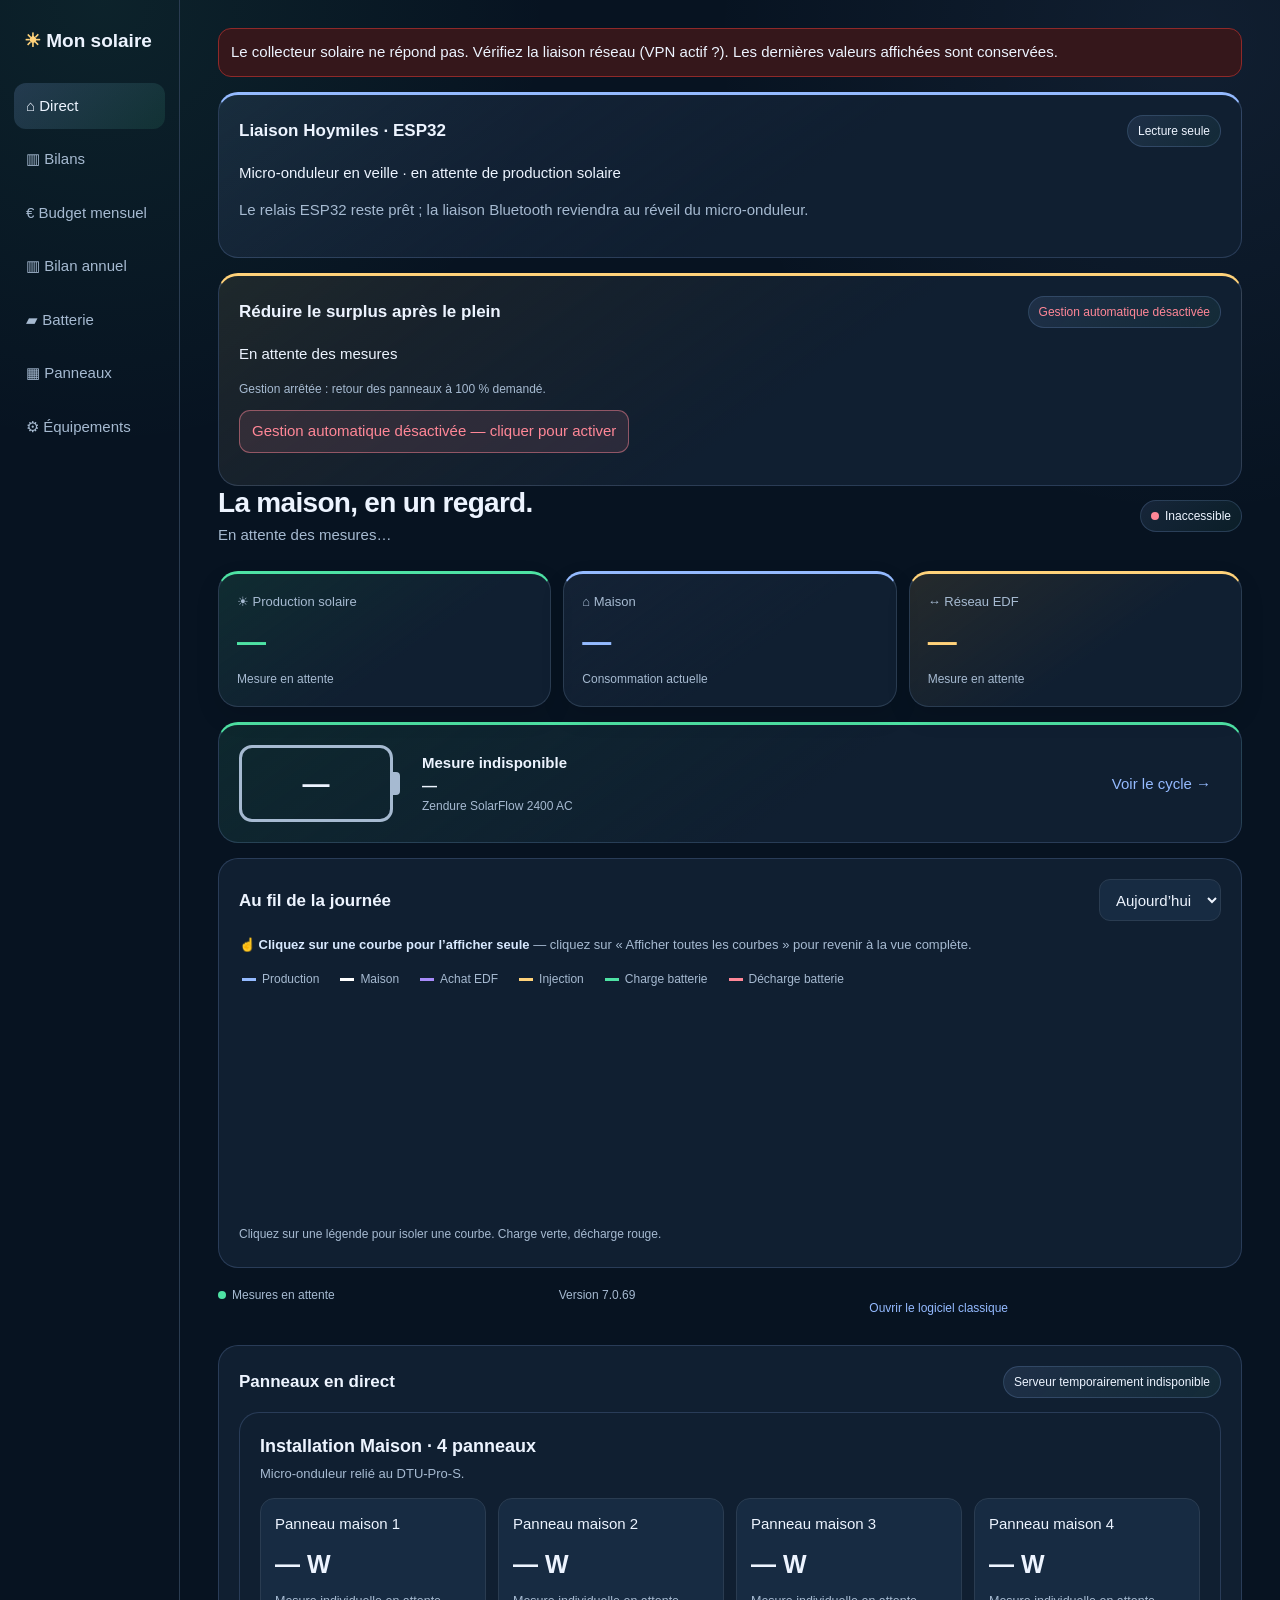
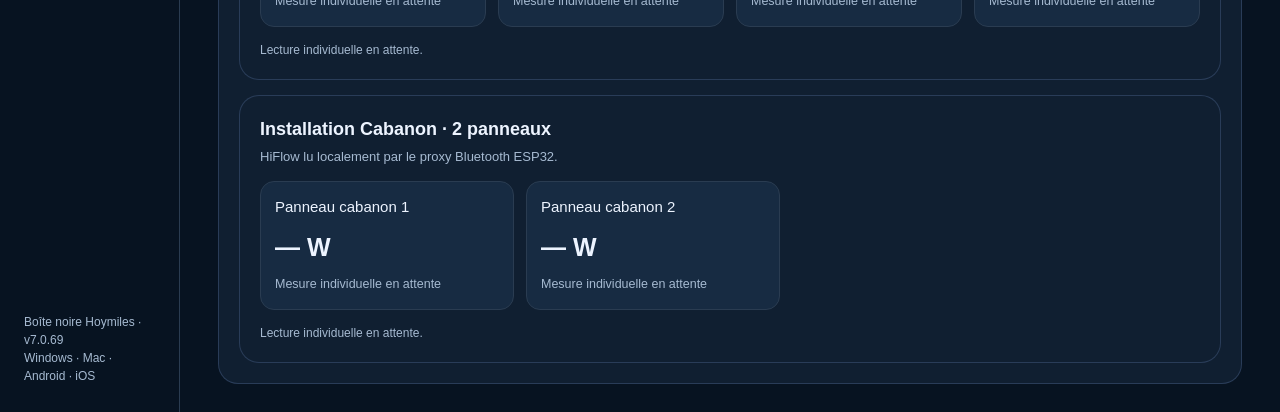
==== dashboard_ui.html @ 80c51a32 "Affiche la consommation EDF totale mensuelle" ====
<!doctype html>
<html lang="fr">
<head>
<meta charset="utf-8">
<meta name="viewport" content="width=device-width,initial-scale=1,viewport-fit=cover">
<meta name="theme-color" content="#071321">
<meta name="apple-mobile-web-app-capable" content="yes">
<meta name="apple-mobile-web-app-status-bar-style" content="black-translucent">
<meta name="apple-mobile-web-app-title" content="Mon solaire">
<link rel="manifest" href="/manifest.webmanifest">
<link rel="icon" href="/favicon.ico">
<link rel="apple-touch-icon" href="/icon-192.png">
<title>Mon solaire · Boîte noire Hoymiles</title>
<style>
:root{color-scheme:dark;--bg:#071321;--panel:#101f31;--raised:#172b42;--text:#edf4ff;--muted:#a6bad1;--line:#2a3c51;--blue:#8caeff;--green:#48da9a;--red:#ff8087;--gold:#ffd17b;--radius:20px}
*{box-sizing:border-box}html,body{margin:0;min-height:100%;background:var(--bg);color:var(--text);font:15px/1.5 -apple-system,BlinkMacSystemFont,"Segoe UI",sans-serif}button,select,a,input{font:inherit}button{color:inherit;cursor:pointer}[hidden]{display:none!important}.shell{min-height:100vh;display:grid;grid-template-columns:180px minmax(0,1fr)}.side{border-right:1px solid var(--line);padding:27px 14px;display:flex;flex-direction:column;gap:27px}.brand{font-size:19px;font-weight:700;padding:0 10px}.brand span{color:var(--gold)}.nav{display:flex;flex-direction:column;gap:7px}.nav button{border:0;background:transparent;text-align:left;border-radius:12px;padding:12px;color:var(--muted);min-height:46px}.nav button[aria-selected=true]{background:var(--raised);color:var(--text)}.side-note{margin-top:auto;padding:0 10px;color:var(--muted);font-size:12px}.content{padding:28px;max-width:1080px;width:100%;margin:auto;min-width:0}.heading{display:flex;align-items:center;justify-content:space-between;gap:12px;margin-bottom:24px}.heading h1{font-size:28px;line-height:1.2;letter-spacing:-.7px;margin:0 0 5px}.muted{color:var(--muted)}.small{font-size:12px}.pill{font-size:12px;padding:6px 10px;border-radius:20px;background:var(--raised);white-space:nowrap}.metrics{display:grid;grid-template-columns:repeat(3,minmax(0,1fr));gap:12px}.tile,.panel{background:var(--panel);border:1px solid var(--line);border-radius:var(--radius)}.tile{padding:18px}.caption{color:var(--muted);font-size:13px;margin-bottom:13px}.number{font-size:29px;font-weight:700;letter-spacing:-.8px;line-height:1.25;font-variant-numeric:tabular-nums}.number span{font-size:14px;font-weight:400;color:var(--muted);margin-left:5px}.meta{font-size:12px;color:var(--muted);margin-top:10px}.panel{padding:20px;margin-top:15px}.panel-head{display:flex;align-items:center;justify-content:space-between;gap:12px;flex-wrap:wrap;margin-bottom:14px}.panel h2{font-size:17px;margin:0}.battery-row{display:flex;align-items:center;justify-content:space-between;gap:22px}.battery-side{display:flex;align-items:center;gap:22px}.battery{--battery:var(--muted);position:relative;width:154px;height:77px;border:3px solid var(--battery);border-radius:13px;padding:5px;margin-right:7px;flex:none}.battery:after{content:"";position:absolute;right:-10px;top:24px;width:7px;height:23px;border-radius:0 4px 4px 0;background:var(--battery)}.battery-fill{height:100%;width:0;background:var(--battery);border-radius:6px;opacity:.32}.battery-value{position:absolute;inset:0;display:grid;place-items:center;font-size:27px;font-weight:700}.battery-state{color:var(--battery);font-weight:650}.link{border:0;background:transparent;color:var(--blue);padding:10px;min-height:44px}.chart{display:block;width:100%;height:230px}.legend{display:flex;gap:15px;flex-wrap:wrap;color:var(--muted);font-size:12px}.legend i{display:inline-block;width:14px;height:3px;background:var(--c);margin-right:6px;vertical-align:middle}.chart-detail{min-height:22px;font-size:12px;color:var(--muted)}.split{display:grid;grid-template-columns:1fr 1fr;gap:15px}.split .panel{margin-top:0}.balance{display:flex;align-items:baseline;justify-content:space-between;gap:12px;padding:14px 0;border-bottom:1px solid var(--line)}.balance:last-child{border:0}.balance strong{font-size:20px;white-space:nowrap}.balance small{display:block;color:var(--muted);font-size:12px}.cycle{display:grid;grid-template-columns:repeat(4,minmax(0,1fr));margin:20px 0}.step{padding-left:15px;border-left:2px solid var(--line)}.step:first-child{border-color:var(--green)}.step b{display:block;font-size:20px;margin:6px 0}.step span{font-size:12px;color:var(--muted)}.device{display:flex;align-items:center;gap:13px;padding:17px 0;border-bottom:1px solid var(--line)}.device:last-child{border:0}.device-icon{font-size:22px;width:30px;text-align:center}.device-info{flex:1;min-width:0}.device-info h3{margin:0;font-size:15px}.device-info p{margin:3px 0 0;color:var(--muted);font-size:12px}.device .pill.ok{color:var(--green)}.device .pill.off{color:var(--red)}.device-form{display:grid;grid-template-columns:minmax(0,1fr) minmax(160px,260px);gap:10px 16px;align-items:center;padding:14px 0;border-bottom:1px solid var(--line)}.device-form label{font-weight:650}.device-form small{display:block;color:var(--muted);font-weight:400}.device-form input[type=text]{width:100%;color:var(--text);background:var(--raised);border:1px solid var(--line);border-radius:9px;padding:9px}.device-form input[type=checkbox]{width:18px;height:18px;margin-right:8px;vertical-align:middle}.option-row{display:flex;gap:18px;flex-wrap:wrap;padding:15px 0}.notice{border:1px solid #8a5b08;background:#35280d;border-radius:13px;padding:12px;margin-bottom:15px}.notice.bad{border-color:#8f2929;background:#35171b}.select,.button{color:var(--text);background:var(--raised);border:1px solid var(--line);border-radius:11px;padding:9px 12px;min-height:42px}.actions{display:flex;gap:10px;flex-wrap:wrap;margin-top:16px}.status{min-height:20px;margin-top:10px;color:var(--muted);font-size:12px}.footer{display:flex;justify-content:space-between;gap:12px;flex-wrap:wrap;margin-top:18px;color:var(--muted);font-size:12px}.dot{display:inline-block;width:8px;height:8px;border-radius:50%;background:var(--green);margin-right:6px}
@media(max-width:780px){.shell{grid-template-columns:132px minmax(0,1fr)}.content{padding:22px 17px}.metrics{grid-template-columns:1fr 1fr}.metrics .tile:last-child{grid-column:1/-1}.split{grid-template-columns:1fr}.cycle{grid-template-columns:1fr 1fr;gap:20px}.battery-row{flex-wrap:wrap}}
@media(max-width:560px){.shell{display:flex;flex-direction:column}.side{order:2;position:sticky;bottom:0;z-index:5;border:0;border-top:1px solid var(--line);padding:8px 5px;background:rgba(7,19,33,.97)}.brand,.side-note{display:none}.nav{flex-direction:row;gap:0}.nav button{flex:1;text-align:center;padding:9px 3px;font-size:12px}.content{padding:22px 15px 28px}.heading h1{font-size:25px}.metrics{gap:9px}.tile{padding:14px 12px}.number{font-size:26px}.panel{padding:16px}.battery{width:120px;height:67px}.battery:after{top:18px}.battery-side{gap:16px}.device{flex-wrap:wrap}.device>.pill{margin-left:43px}.chart{height:210px}}
.button[aria-pressed=true]{border-color:var(--green);background:#153d34}.control-state-active{color:var(--green);border-color:#2a765d;background:#153d34}.control-state-warn{color:var(--gold);border-color:#8a5b08;background:#35280d}.control-state-off{color:var(--red);border-color:#8f2929;background:#35171b}.button:disabled{cursor:not-allowed;opacity:.48}
.control-countdown{display:flex;align-items:center;gap:18px;margin:14px 0;padding:14px 18px;border:1px solid #8a5b08;border-radius:14px;background:#35280d;color:var(--gold);font-weight:700;font-variant-numeric:tabular-nums}.control-countdown span{font-size:31px}.control-countdown small{display:block;color:var(--muted);font-weight:400}.dtu-stability-icon{position:relative;width:132px;height:70px;flex:0 0 132px;border:3px solid var(--gold);border-radius:12px;background:#14273b;box-shadow:inset 0 0 0 1px rgba(255,209,123,.18)}.dtu-stability-icon:after{content:"";position:absolute;right:-14px;top:24px;width:10px;height:18px;border:3px solid var(--gold);border-left:0;border-radius:0 6px 6px 0}.dtu-stability-icon b{position:absolute;left:13px;top:11px;font-size:12px;letter-spacing:.9px}.dtu-leds{position:absolute;left:15px;right:15px;bottom:13px;display:flex;justify-content:space-between}.dtu-leds i{width:11px;height:7px;border-radius:5px;background:#6e7c8a;animation:dtu-pulse 1.35s ease-in-out infinite}.dtu-leds i:nth-child(1){animation-delay:0s}.dtu-leds i:nth-child(2){animation-delay:.18s}.dtu-leds i:nth-child(3){animation-delay:.36s}.dtu-leds i:nth-child(4){animation-delay:.54s}@keyframes dtu-pulse{0%,100%{background:#6e7c8a;box-shadow:none}45%{background:var(--green);box-shadow:0 0 10px rgba(72,218,154,.8)}}
.chart{touch-action:pan-y}.chart:focus{outline:1px solid var(--blue);outline-offset:3px}.chart-cursor text{font-size:11px;font-weight:650;paint-order:stroke;stroke:var(--panel);stroke-width:3px;stroke-linejoin:round}
.chart-hint{margin:0 0 8px;color:#d8e9ff;font-size:13px;font-weight:650}.chart-hint span{color:var(--muted);font-weight:400}.legend{gap:7px 15px}.legend button{border:0;background:transparent;color:inherit;padding:7px 3px;border-radius:7px}.legend button:hover,.legend button:focus-visible,.legend button[aria-pressed=true]{color:var(--text);background:var(--raised)}.legend .chart-reset{display:inline-flex;align-items:center;min-height:42px;padding:9px 14px;margin-left:5px;border:1px solid #4f9c7d;border-radius:11px;background:#153d34;color:#e9fff5;font-size:13px;font-weight:700;box-shadow:0 2px 7px rgba(0,0,0,.25)}.legend .chart-reset:hover,.legend .chart-reset:focus-visible{background:#1d5948;border-color:var(--green)}
.device .pill.ok{color:var(--green);border:1px solid #2a765d;background:#153d34}.device .pill.warn{color:var(--gold);border:1px solid #8a5b08;background:#35280d}.device .pill.off{color:var(--red);border:1px solid #8f2929;background:#35171b}
.nav a{display:block;border:0;background:transparent;text-align:left;border-radius:12px;padding:12px;color:var(--muted);min-height:46px;text-decoration:none}.nav a:hover{background:var(--raised);color:var(--text)}.panels-live{scroll-margin-top:20px}.panel-groups{display:grid;gap:15px}.panel-group{background:var(--panel);border:1px solid var(--line);border-radius:var(--radius);padding:20px}.panel-group h2{margin:0;font-size:18px}.panel-group>p{margin:4px 0 15px;color:var(--muted);font-size:13px}.panel-grid{display:grid;grid-template-columns:repeat(4,minmax(0,1fr));gap:12px}.panel-grid.cabanon{grid-template-columns:repeat(2,minmax(0,1fr));max-width:520px}.panel-unit{min-height:118px;border:1px solid #426fba;border-radius:14px;padding:14px;background:repeating-linear-gradient(90deg,rgba(220,240,255,.17) 0 1px,transparent 1px 25%),repeating-linear-gradient(0deg,rgba(220,240,255,.17) 0 1px,transparent 1px 25%),linear-gradient(145deg,#1b61bd,#0f3f8e)}.panel-unit.off{border-color:var(--line);background:var(--raised)}.panel-unit b{display:block;font-size:25px;margin:10px 0 6px}.panel-unit small{color:#d8e9ff}.panel-unit.off small{color:var(--muted)}.panel-live-note{margin:14px 0 0;color:var(--muted);font-size:12px}
</style>
<style>
/* Bilan annuel : séparer les achats EDF de l'apport solaire pour une lecture immédiate. */
.annual-summary-grid{display:grid;grid-template-columns:repeat(2,minmax(0,1fr));gap:16px}
.annual-summary-panel{background:var(--raised);border:1px solid var(--line);border-radius:16px;padding:18px}
.annual-summary-panel h3{margin:0;font-size:16px}.annual-summary-panel>p{margin:4px 0 8px;color:var(--muted);font-size:12px}
.annual-summary-panel.annual-edf{border-top:3px solid var(--gold)}.annual-summary-panel.annual-solar{border-top:3px solid var(--green)}
.annual-summary-panel .balance{padding:12px 0}.annual-summary-panel .balance strong{font-size:19px}.annual-summary-panel .annual-key strong{color:var(--gold)}.annual-summary-panel .annual-saving strong{color:var(--green)}
@media(max-width:780px){.annual-summary-grid{grid-template-columns:1fr}}
</style>
<style id="visual-color-polish">
/* Retouche couleur uniquement : aucune structure, donnée ou logique modifiée. */
:root{--blue:#94baff;--green:#4ee2a4;--red:#ff8797;--gold:#ffd27a;--violet:#b79aff}
body{background:radial-gradient(circle at 8% 0,rgba(78,226,164,.075),transparent 30rem),radial-gradient(circle at 93% 2%,rgba(148,186,255,.07),transparent 32rem),var(--bg)}
.panel,.panel-group{border-color:rgba(148,186,255,.19)}
.nav button[aria-selected=true],.nav a[aria-current=page]{background:linear-gradient(135deg,rgba(148,186,255,.18),rgba(78,226,164,.10));color:var(--text)}
.annual-summary-panel.annual-edf{background:linear-gradient(145deg,rgba(255,210,122,.105),var(--raised) 46%);border-top:4px solid var(--gold)}
.annual-summary-panel.annual-solar{background:linear-gradient(145deg,rgba(78,226,164,.10),var(--raised) 46%);border-top:4px solid var(--green)}
.annual-key{color:var(--gold)}.annual-saving{color:var(--green)}
.battery-fill{background:linear-gradient(90deg,var(--green),#79efc5);opacity:.72}
.control-state-active,.connected{color:var(--green);border-color:rgba(78,226,164,.48);background:rgba(78,226,164,.12)}
.control-state-warn{color:var(--gold);border-color:rgba(255,210,122,.5);background:rgba(255,210,122,.12)}
.control-state-off,.disconnected{color:var(--red);border-color:rgba(255,135,151,.48);background:rgba(255,135,151,.11)}
.chart-legend button[data-chart-series=production]{color:var(--blue)}.chart-legend button[data-chart-series=import]{color:var(--violet)}.chart-legend button[data-chart-series=export]{color:var(--gold)}.chart-legend button[data-chart-series=charge]{color:var(--green)}.chart-legend button[data-chart-series=discharge]{color:var(--red)}
/* Les autres vues reprennent la chaleur du bilan, avec une couleur liée à chaque énergie. */
.tile{border-top:3px solid rgba(148,186,255,.56);background:linear-gradient(145deg,rgba(148,186,255,.09),var(--panel) 58%);box-shadow:0 10px 25px rgba(0,0,0,.10)}
#view-direct .metrics .tile:nth-child(1){border-top-color:var(--green);background:linear-gradient(145deg,rgba(78,226,164,.12),var(--panel) 58%)}
#view-direct .metrics .tile:nth-child(2){border-top-color:var(--blue)}
#view-direct .metrics .tile:nth-child(3){border-top-color:var(--gold);background:linear-gradient(145deg,rgba(255,210,122,.12),var(--panel) 58%)}
#live-pv{color:var(--green)}#live-home{color:var(--blue)}#live-grid{color:var(--gold)}
#view-direct>.panel:first-child{border-top:3px solid var(--blue);background:linear-gradient(145deg,rgba(148,186,255,.10),var(--panel) 56%)}
#view-direct>.panel:nth-child(2){border-top:3px solid var(--gold);background:linear-gradient(145deg,rgba(255,210,122,.09),var(--panel) 56%)}
#battery-summary,#view-battery>.panel:first-of-type{border-top:3px solid var(--green);background:linear-gradient(145deg,rgba(78,226,164,.10),var(--panel) 58%)}
#view-bilans .split .panel:first-child,#view-budget .split .panel:first-child{border-top:3px solid var(--green);background:linear-gradient(145deg,rgba(78,226,164,.10),var(--panel) 58%)}
#view-bilans .split .panel:nth-child(2),#view-budget .split .panel:nth-child(2){border-top:3px solid var(--gold);background:linear-gradient(145deg,rgba(255,210,122,.10),var(--panel) 58%)}
#view-bilans>.panel,#view-budget>.panel{border-top:3px solid var(--violet);background:linear-gradient(145deg,rgba(183,154,255,.09),var(--panel) 58%)}
#report-production,#budget-production,#budget-local,#budget-saving{color:var(--green)}#report-export,#budget-export{color:var(--gold)}#report-import,#report-energy-cost,#report-total,#budget-total{color:var(--violet)}
#view-battery>.panel:nth-of-type(2){border-top:3px solid var(--green);background:linear-gradient(145deg,rgba(78,226,164,.10),var(--panel) 58%)}
#view-battery>.panel:nth-of-type(3){border-top:3px solid var(--violet);background:linear-gradient(145deg,rgba(183,154,255,.09),var(--panel) 58%)}
#battery-charge-now,#battery-charge-today{color:var(--green)}#battery-discharge-now,#battery-discharge-today{color:var(--red)}
#view-devices>.panel:first-of-type{border-top:3px solid var(--blue);background:linear-gradient(145deg,rgba(148,186,255,.10),var(--panel) 58%)}
#view-devices>.panel:nth-of-type(2){border-top:3px solid var(--gold);background:linear-gradient(145deg,rgba(255,210,122,.08),var(--panel) 58%)}
#view-devices>.panel:nth-of-type(3){border-top:3px solid var(--violet);background:linear-gradient(145deg,rgba(183,154,255,.09),var(--panel) 58%)}
.pill{border:1px solid rgba(148,186,255,.18);background:linear-gradient(135deg,rgba(148,186,255,.11),rgba(78,226,164,.06))}
</style></head>
<body>
<div class="shell">
 <aside class="side">
  <div class="brand"><span>☀</span> Mon solaire</div>
  <nav class="nav" role="tablist" aria-label="Navigation principale">
   <button role="tab" aria-selected="true" data-view="direct">⌂ Direct</button>
   <button role="tab" aria-selected="false" data-view="bilans">▥ Bilans</button>
   <button role="tab" aria-selected="false" data-view="budget">€ Budget mensuel</button>
   <button role="tab" aria-selected="false" data-view="annual">▥ Bilan annuel</button>
   <button role="tab" aria-selected="false" data-view="battery">▰ Batterie</button>
   <button role="tab" aria-selected="false" type="button" id="open-panels">▦ Panneaux</button>
   <button role="tab" aria-selected="false" data-view="devices">⚙ Équipements</button>
  </nav>
  <div class="side-note">Boîte noire Hoymiles · v7.0.69<br>Windows · Mac · Android · iOS</div>
 </aside>
 <main class="content">
  <div id="notice" class="notice" hidden></div>
  <section id="view-direct">
   <article class="panel"><div class="panel-head"><h2>Liaison Hoymiles · ESP32</h2><span class="pill">Lecture seule</span></div><p id="proxy-status">En attente du relais</p><p id="proxy-values" class="muted"></p></article>
   <article class="panel" aria-live="polite"><div class="panel-head"><h2>Réduire le surplus après le plein</h2><span class="pill" id="control-mode">Pilotage désactivé</span></div><p id="surplus-reason">En attente des mesures…</p><div class="control-countdown" id="control-countdown" hidden><div class="dtu-stability-icon" aria-hidden="true"><b>DTU Pro-S</b><div class="dtu-leds"><i></i><i></i><i></i><i></i></div></div><div><span id="control-countdown-value">120 s</span><small>DTU Pro-S · reprise automatique après contrôle des mesures</small></div></div><p class="muted" id="surplus-target"></p><p class="small muted"><span id="control-note">Gestion solaire en cours de démarrage.</span></p><button id="control-toggle" class="button" onclick="toggleControl()">Activer la gestion solaire</button><p class="small muted" id="control-message" role="status"></p></article>
   <header class="heading"><div><h1>La maison, en un regard.</h1><div class="muted" id="live-date">En attente des mesures…</div></div><span class="pill"><span class="dot" id="live-dot"></span><span id="live-state">Connexion</span></span></header>
   <div class="metrics">
    <article class="tile"><div class="caption">☀ Production solaire</div><div class="number" id="live-pv">—</div><div class="meta" id="live-pv-source">Mesure en attente</div></article>
    <article class="tile"><div class="caption">⌂ Maison</div><div class="number" id="live-home">—</div><div class="meta" id="live-home-note">Consommation actuelle</div></article>
    <article class="tile"><div class="caption" id="live-grid-title">↔ Réseau EDF</div><div class="number" id="live-grid">—</div><div class="meta" id="live-grid-note">Mesure en attente</div></article>
   </div>
   <article class="panel" id="battery-summary"><div class="battery-row"><div class="battery-side"><div class="battery"><div class="battery-fill"></div><div class="battery-value">—</div></div><div><div class="battery-state">Mesure indisponible</div><strong id="battery-power">—</strong><div class="muted small">Zendure SolarFlow 2400 AC</div></div></div><button class="link" data-go="battery">Voir le cycle →</button></div></article>
   <article class="panel"><div class="panel-head"><h2>Au fil de la journée</h2><select class="select" id="chart-period"><option value="today">Aujourd’hui</option><option value="yesterday">Hier</option></select></div><p class="chart-hint">☝ Cliquez sur une courbe pour l’afficher seule <span>— cliquez sur « Afficher toutes les courbes » pour revenir à la vue complète.</span></p><div class="legend" aria-label="Choisir une courbe"><button type="button" data-chart-series="production"><i style="--c:var(--blue)"></i>Production</button><button type="button" data-chart-series="house"><i style="--c:#fff"></i>Maison</button><button type="button" data-chart-series="import"><i style="--c:#a78bfa"></i>Achat EDF</button><button type="button" data-chart-series="export"><i style="--c:var(--gold)"></i>Injection</button><button type="button" data-chart-series="charge"><i style="--c:var(--green)"></i>Charge batterie</button><button type="button" data-chart-series="discharge"><i style="--c:var(--red)"></i>Décharge batterie</button><button type="button" class="button chart-reset" id="chart-reset" hidden>Afficher toutes les courbes</button></div><svg class="chart" id="chart" role="img" tabindex="0" aria-label="Courbes de puissance. Déplacez le curseur pour lire les valeurs."></svg><div class="chart-detail" id="chart-detail">Cliquez sur une légende pour isoler une courbe. Charge verte, décharge rouge.</div></article>
   <footer class="footer"><span id="quality"><span class="dot"></span>Mesures en attente</span><span>Version 7.0.69</span><button id="open-classic" class="link" type="button">Ouvrir le logiciel classique</button><span id="classic-message" class="small"></span></footer>
   <article class="panel panels-live" id="panneaux"><div class="panel-head"><h2>Panneaux en direct</h2><span class="pill" id="panel-live-status">Actualisation en attente</span></div><div class="panel-groups"><section class="panel-group"><h2>Installation Maison · 4 panneaux</h2><p>Micro-onduleur relié au DTU-Pro-S.</p><div class="panel-grid" id="panel-house"></div><div class="panel-live-note" id="panel-house-note">Lecture individuelle en attente.</div></section><section class="panel-group"><h2>Installation Cabanon · 2 panneaux</h2><p>HiFlow lu localement par le proxy Bluetooth ESP32.</p><div class="panel-grid cabanon" id="panel-cabanon"></div><div class="panel-live-note" id="panel-cabanon-note">Lecture individuelle en attente.</div></section></div></article>
  </section>
  <section id="view-bilans" hidden>
   <header class="heading"><div><h1>Ce que le soleil apporte.</h1><div class="muted" id="report-date">Bilan enregistré</div></div><select class="select report-period"><option value="today">Aujourd’hui</option><option value="yesterday">Hier</option><option value="week">7 jours</option><option value="month">Ce mois</option><option value="year">Cette année</option></select></header>
   <div class="split"><article class="panel"><h2>Énergie</h2><div class="balance"><div>Production solaire<small id="production-note">Mesurée</small></div><strong id="report-production">—</strong></div><div class="balance"><div>Envoyé à EDF<small>Surplus mesuré</small></div><strong id="report-export">—</strong></div><div class="balance"><div>Acheté à EDF<small>Index Linky HP + HC</small></div><strong id="report-import">—</strong></div></article><article class="panel"><h2>Coût EDF</h2><div class="balance"><div>Énergie achetée</div><strong id="report-energy-cost">—</strong></div><div class="balance"><div>Abonnement</div><strong id="report-subscription">—</strong></div><div class="balance"><div>Total</div><strong id="report-total">—</strong></div></article></div>
   <article class="panel"><div class="panel-head"><h2>Énergie batterie sur la période</h2><span class="small muted">Mesures AC, pas le niveau de batterie</span></div><div class="balance"><div>Énergie chargée</div><strong id="report-charge">—</strong></div><div class="balance"><div>Énergie déchargée</div><strong id="report-discharge">—</strong></div><p class="small muted" id="report-source"></p></article>
   <div class="actions"><a class="button" href="/report.csv?period=today" id="report-export" download="bilan-solaire.csv">Exporter le CSV</a></div>
  </section>
  <section id="view-budget" hidden>
   <header class="heading"><div><h1 id="budget-title">Le budget du mois.</h1><div class="muted" id="budget-date">Calcul à partir des mesures enregistrées</div></div><span class="pill">Lecture seule</span></header>
   <article class="panel"><div class="panel-head"><h2>Consommation globale de la maison</h2><strong id="budget-consumption">—</strong></div><p class="small muted">Toute l’énergie utilisée par la maison : production solaire directe, batterie et achat EDF réunis.</p></article>
   <div class="split"><article class="panel"><h2 id="budget-edf-title">Facture EDF ce mois</h2><div class="balance"><div>Heures pleines <small id="budget-hp-rate">Tarif non renseigné</small></div><strong id="budget-hp">—</strong></div><div class="balance"><div>Heures creuses <small id="budget-hc-rate">Tarif non renseigné</small></div><strong id="budget-hc">—</strong></div><div class="balance"><div>Consommation EDF totale <small>Heures pleines + heures creuses</small></div><strong id="budget-import-total">—</strong></div><div class="balance"><div>Abonnement</div><strong id="budget-subscription">—</strong></div><div class="balance"><div id="budget-total-label">Total EDF du mois</div><strong id="budget-total">—</strong></div></article><article class="panel"><h2>Apport local</h2><div class="balance"><div>Production solaire</div><strong id="budget-production">—</strong></div><div class="balance"><div>Injecté à EDF <small>Surplus réellement mesuré</small></div><strong id="budget-export">—</strong></div><div class="balance"><div>Solaire resté sur place <small>Production − injection EDF</small></div><strong id="budget-retained">—</strong></div><div class="balance"><div>Maison alimentée sans EDF <small>Solaire direct + batterie restituée</small></div><strong id="budget-local">—</strong></div><div class="balance"><div>Énergie disponible dans la batterie <small id="budget-battery-available-note">Niveau actuel mesuré</small></div><strong id="budget-battery-available">—</strong></div><div class="balance"><div>Pertes batterie estimées ce mois <small>Conversions et écarts de mesure</small></div><strong id="budget-battery-loss">—</strong></div><div class="balance"><div>Économie estimée <small id="budget-saving-note">Selon le tarif moyen HP/HC réellement payé</small></div><strong id="budget-saving">—</strong></div></article></div>
   <article class="panel"><div class="panel-head"><h2 id="budget-battery-title">Batterie sur le mois</h2><span class="small muted">Flux AC mesurés</span></div><div class="split"><div class="balance"><div>Chargée</div><strong id="budget-charge">—</strong></div><div class="balance"><div>Restituée à la maison</div><strong id="budget-discharge">—</strong></div></div><p class="small muted">L’économie compare l’énergie réellement consommée avec l’achat EDF. Elle inclut donc l’usage direct du solaire et l’énergie restituée par la batterie, sans attribuer une valeur de revente à l’injection tant qu’un tarif de rachat n’est pas configuré.</p></article>
  </section>
  <section id="view-annual" hidden>
   <header class="heading"><div><h1>Le bilan de l’année.</h1><div class="muted">Relevés réels de production, d’achat EDF et de batterie</div></div><span class="pill">Lecture seule</span></header>
   <article class="panel" id="budget-year-summary">
    <div class="panel-head"><div><h2>Bilan annuel complet</h2><p class="small muted" id="budget-year-date">Depuis la mise en service</p></div><span class="pill">Relevés réels HP / HC et Hoymiles</span></div>
    <div class="annual-summary-grid">
     <section class="annual-summary-panel annual-edf" aria-labelledby="annual-edf-title">
      <h3 id="annual-edf-title">EDF · achats et coût</h3><p>Achat réseau et coût réel sur la période.</p>
      <div class="balance"><div>Achat EDF réel · HP + HC</div><strong id="budget-year-consumption">—</strong></div>
      <div class="balance"><div>Achat EDF · heures pleines</div><strong id="budget-year-hp">—</strong></div>
      <div class="balance"><div>Achat EDF · heures creuses</div><strong id="budget-year-hc">—</strong></div>
      <div class="balance"><div>Coût énergie EDF · hors abonnement</div><strong id="budget-year-total">—</strong></div>
      <div class="balance"><div>Abonnement sur la période</div><strong id="budget-year-subscription">—</strong></div>
      <div class="balance annual-key"><div>Coût EDF global · abonnement inclus</div><strong id="budget-year-global-cost">—</strong></div>
     </section>
     <section class="annual-summary-panel annual-solar" aria-labelledby="annual-solar-title">
      <h3 id="annual-solar-title">Solaire · production, batterie et économies</h3><p>Production locale, stockage et gain apporté par l'installation.</p>
      <div class="balance"><div>Production solaire réelle Hoymiles</div><strong id="budget-year-production">—</strong></div>
      <div class="balance"><div id="budget-year-export-label">Total injecté vers EDF</div><strong id="budget-year-export">—</strong></div>
      <div class="balance"><div>Énergie batterie chargée</div><strong id="budget-year-charge">—</strong></div>
      <div class="balance"><div>Énergie batterie restituée</div><strong id="budget-year-discharge">—</strong></div>
      <div class="balance"><div>Économie batterie restituée <small>0,20 €/kWh</small></div><strong id="budget-year-battery-saving">—</strong></div>
      <div class="balance annual-saving"><div>Économie réelle solaire + batterie</div><strong id="budget-year-saving">—</strong></div>
     </section>
    </div>
    <p class="small muted" id="budget-year-note">Les données annuelles proviennent des relevés saisis. Les flux batterie affichent toujours leur période réelle de couverture.</p>
   </article>
  </section>
  <section id="view-battery" hidden>
   <header class="heading"><div><h1>La réserve de la maison.</h1><div class="muted">Zendure SolarFlow 2400 AC</div></div></header>
   <article class="panel"><div class="battery-side"><div class="battery"><div class="battery-fill"></div><div class="battery-value">—</div></div><div><div class="battery-state">Mesure indisponible</div><h2 id="battery-power-full">—</h2><div class="muted small">Charge et décharge enregistrées séparément</div></div></div></article>
   <article class="panel"><div class="panel-head"><h2>Batterie aujourd’hui</h2><span class="small muted" id="battery-measured-at">En attente des mesures</span></div><div class="metrics"><div class="tile"><div class="caption">Charge vers la batterie</div><div class="number" id="battery-charge-now">—</div></div><div class="tile"><div class="caption">Décharge vers la maison</div><div class="number" id="battery-discharge-now">—</div></div><div class="tile"><div class="caption">Énergie chargée aujourd’hui</div><div class="number" id="battery-charge-today">—</div><div class="meta">Déchargée : <span id="battery-discharge-today">—</span></div></div></div><p class="small muted" id="battery-totals-state"></p></article>
   <article class="panel"><div class="panel-head"><h2>Du plein au lendemain</h2><span class="pill" id="cycle-label">En attente</span><select class="select" id="cycle-select" aria-label="Jour du cycle batterie"><option>En attente</option></select></div><p class="small muted" id="cycle-explanation"></p><div class="cycle"><div class="step"><span>Batterie pleine</span><b id="cycle-full">—</b><span id="cycle-day">—</span></div><div class="step"><span>Fin solaire (&lt; 10 W)</span><b id="cycle-end">—</b><span>30 min continues</span></div><div class="step"><span>Batterie prend le relais</span><b id="cycle-discharge">—</b><span id="cycle-discharge-note">Le solaire ne couvre plus la maison</span></div><div class="step"><span>Recharge dès le prochain ensoleillement</span><b id="cycle-recharge">—</b><span id="cycle-recharge-day">—</span></div></div><div class="balance"><div>Surplus après le plein</div><strong id="cycle-surplus">—</strong></div><div class="balance"><div id="cycle-duration-label">Temps en décharge en cours<small>Pauses et trous exclus</small></div><strong id="cycle-duration">—</strong></div><details class="small muted"><summary>Historique des cycles</summary><pre id="cycle-history" style="white-space:pre-wrap;font:inherit"></pre></details></article>
   <div class="actions"><a class="button" href="/battery-full.csv" download="cycles-batterie.csv">Exporter les cycles</a></div>
  </section>
  <section id="view-devices" hidden>
   <header class="heading"><div><h1>Chaque mesure à sa place.</h1><div class="muted">État, réglages et adresses du Raspberry</div></div></header>
   <article class="panel"><h2>Sources du suivi</h2><div id="device-list"></div></article>
   <article class="panel"><div class="panel-head"><h2>Réglages des équipements</h2><span class="pill">Enregistrer puis redémarrer le Raspberry</span></div><p class="small muted">Les mots de passe ne sont jamais affichés ni modifiables ici. Vérifiez une adresse avant d’enregistrer.</p><form id="equipment-form"><section id="settings-protection" style="background:var(--panel);border:1px solid var(--line);border-radius:var(--radius);padding:16px 20px;margin:16px 0"></section><div id="equipment-fields"></div><div class="option-row" id="clamp-fields"><p class="small muted">Réglages des pinces Shelly uniquement. Le Smart Meter Zendure est associé à la batterie : ce n’est pas un Shelly et il n’a aucune inversion à régler ici.</p><div id="clamp-unlock"></div><label><input type="checkbox" id="production-complete"> Toutes les lignes solaires sont mesurées par les Shelly</label><label><input type="checkbox" id="shelly-pv-reverse"> Inverser : pince A du Shelly Pro EM — départ solaire 1</label><label><input type="checkbox" id="shelly-grid-reverse"> Inverser : pince B du Shelly Pro EM — arrivée réseau EDF (achat ↔ injection)</label><label><input type="checkbox" id="shelly2-reverse"> Inverser : pince du Shelly EM Gen3 — départ solaire 2 / nouveaux panneaux</label></div><p class="small muted">Repère : A = premier départ solaire, B = câble venant du réseau EDF, Gen3 = second départ solaire. Vérifiez le circuit avant toute intervention. Ces cases corrigent seulement le sens d’affichage : ne déplacez pas une pince sous tension.</p><div class="actions"><button class="button" type="submit">Enregistrer les réglages</button></div><p class="status" id="equipment-message"></p></form></article>
   <article class="panel"><div class="panel-head"><h2 id="autostart-title">Démarrage automatique</h2><span class="pill" id="autostart-state">En attente</span></div><p class="muted" id="autostart-description">Lancer le suivi invisible à l’allumage de cet ordinateur.</p><div class="actions" id="autostart-actions"><button class="button" id="autostart-yes">Oui</button><button class="button" id="autostart-no">Non</button></div><p class="status" id="autostart-message">Le choix s’appliquera au prochain démarrage.</p></article>
   <p class="status">Les modifications prennent effet après le redémarrage du service du Raspberry.</p>
  </section>
 </main>
</div>
<script>
const $=id=>document.getElementById(id), state={status:null,report:null,settings:null,chartHistory:null}, ACTION_TOKEN='__ACTION_TOKEN__';
let chartModel=null,chartIndex=0,chartSeries=null;
const chartSeriesKey={production:'Production',house:'Maison',import:'Achat EDF',export:'Injection',charge:'Charge batterie',discharge:'Décharge batterie'};
function setChartSeries(series){chartSeries=series;document.querySelectorAll('[data-chart-series]').forEach(b=>b.setAttribute('aria-pressed',String(b.dataset.chartSeries===series)));$('chart-reset').hidden=!series;$('chart-detail').textContent=series?`Vous regardez seulement : ${chartSeriesKey[series]}. Cliquez sur « Afficher toutes les courbes » pour revenir à la vue complète.`:'Cliquez sur une légende pour isoler une courbe. Charge verte, décharge rouge.';if(state.chartHistory)draw(state.chartHistory)}
const fmtW=v=>Number.isFinite(v)?`${Math.round(v).toLocaleString('fr-FR')}<span>W</span>`:'—';
const fmtK=v=>Number.isFinite(v)?`${v.toLocaleString('fr-FR',{minimumFractionDigits:2,maximumFractionDigits:2})} kWh`:'—';
const fmtE=v=>Number.isFinite(v)?`${v.toLocaleString('fr-FR',{minimumFractionDigits:2,maximumFractionDigits:2})} €`:'—';
const escapeText=s=>String(s??'').replace(/[&<>"']/g,c=>({'&':'&amp;','<':'&lt;','>':'&gt;','"':'&quot;',"'":'&#39;'}[c]));
function navigate(view){document.querySelectorAll('[data-view]').forEach(b=>b.setAttribute('aria-selected',String(b.dataset.view===view)));['direct','bilans','budget','annual','battery','devices'].forEach(v=>$('view-'+v).hidden=v!==view);if(view==='bilans')loadReport();if(view==='budget')loadBudget();if(view==='annual')loadAnnualBudget();if(view==='battery'){loadCycles();loadBatteryTotals();}if(view==='devices')loadSettings();}
document.querySelectorAll('[data-view]').forEach(b=>b.onclick=()=>navigate(b.dataset.view));document.querySelectorAll('[data-go]').forEach(b=>b.onclick=()=>navigate(b.dataset.go));
$('open-panels').onclick=()=>{navigate('direct');requestAnimationFrame(()=>$('panneaux').scrollIntoView({behavior:'smooth',block:'start'}));};
function battery(s){const capacityKwh=5.76,valid=Number.isFinite(s.battery_soc_pct),net=(s.battery_charge_w||0)-(s.battery_discharge_w||0),color=!valid?'var(--muted)':net>20?'var(--green)':net< -20?'var(--red)':'var(--muted)',label=!valid?'Mesure indisponible':net>20?`En charge · ${Math.round(net)} W`:net< -20?`En décharge · ${Math.round(-net)} W`:s.battery_soc_pct>=100?'Pleine · au repos':'Au repos',energy=valid?(s.battery_soc_pct*capacityKwh/100).toLocaleString('fr-FR',{minimumFractionDigits:2,maximumFractionDigits:2}):null,level=valid?`Niveau mesuré : ${Math.round(s.battery_soc_pct)} % · ≈ ${energy} / ${capacityKwh.toLocaleString('fr-FR',{minimumFractionDigits:2})} kWh`:'—';document.querySelectorAll('.battery').forEach(el=>{el.style.setProperty('--battery',color);el.querySelector('.battery-fill').style.width=valid?Math.max(0,Math.min(100,s.battery_soc_pct))+'%':'0';el.querySelector('.battery-value').textContent=valid?Math.round(s.battery_soc_pct)+' %':'—'});document.querySelectorAll('.battery-state').forEach(el=>el.textContent=label);$('battery-power').textContent=level;$('battery-power-full').textContent=level;const fresh=valid&&Number.isFinite(s.battery_timestamp)&&Date.now()/1000-s.battery_timestamp<=45;$('battery-charge-now').innerHTML=fmtW(fresh?s.battery_ac_charge_w:null);$('battery-discharge-now').innerHTML=fmtW(fresh?s.battery_ac_discharge_w:null);$('battery-measured-at').textContent=fresh?'Mesure du '+new Date(s.battery_timestamp*1000).toLocaleTimeString('fr-FR'):'Mesure batterie absente ou ancienne';$('battery-summary').hidden=!s.battery_enabled;}
function draw(history){
 const svg=$('chart'),w=Math.max(300,svg.clientWidth),h=svg.clientHeight||230;
 if(!history||history.length<2){svg.innerHTML='<text x="15" y="35" fill="var(--muted)">Pas assez de mesures pour tracer la courbe.</text>';return}
 const net=p=>Number.isFinite(p.battery_charge_w)&&Number.isFinite(p.battery_discharge_w)?p.battery_charge_w-p.battery_discharge_w:null;
 const selectedNet=p=>{const value=net(p);return chartSeries==='charge'?(value>0?value:null):chartSeries==='discharge'?(value<0?value:null):chartSeries?null:value};
 const allKeys=[['production','production_w','var(--blue)'],['house','consumption_w','#fff'],['import','import_w','#a78bfa'],['export','export_w','var(--gold)']],keys=allKeys.filter(([name])=>!chartSeries||chartSeries===name).map(([,key,color])=>[key,color]);
 const positive=history.flatMap(p=>keys.map(([k])=>p[k]).filter(Number.isFinite));
 const battery=history.map(selectedNet).filter(Number.isFinite),max=Math.max(100,...positive,...battery)*1.12,min=Math.min(-100,...battery)*1.12;
 const x=i=>42+i*(w-54)/(history.length-1),y=v=>18+(max-v)/(max-min)*(h-38);
 let html='';
 [max,0,min].forEach(v=>html+=`<line x1="42" x2="${w-12}" y1="${y(v)}" y2="${y(v)}" stroke="${v===0?'#58718d':'var(--line)'}"/><text x="36" y="${y(v)+4}" text-anchor="end" fill="var(--muted)" font-size="10">${Math.round(v)}</text>`);
 keys.forEach(([k,c])=>{let d='',open=false;history.forEach((p,i)=>{if(!Number.isFinite(p[k])){open=false;return}d+=(open?'L':'M')+x(i).toFixed(1)+','+y(p[k]).toFixed(1);open=true});html+=`<path d="${d}" fill="none" stroke="${c}" stroke-width="2.2" stroke-linecap="round"/>`});
 for(let i=1;i<history.length;i++){const a=selectedNet(history[i-1]),b=selectedNet(history[i]);if(!Number.isFinite(a)||!Number.isFinite(b))continue;const xa=x(i-1),xb=x(i);if((a>=0&&b>=0)||(a<=0&&b<=0)){html+=`<line x1="${xa}" y1="${y(a)}" x2="${xb}" y2="${y(b)}" stroke="${a<0||b<0?'var(--red)':'var(--green)'}" stroke-width="2.4" stroke-linecap="round"/>`}else{const cross=xa+(xb-xa)*a/(a-b),first=a<0?'var(--red)':'var(--green)',second=b<0?'var(--red)':'var(--green)';html+=`<line x1="${xa}" y1="${y(a)}" x2="${cross}" y2="${y(0)}" stroke="${first}" stroke-width="2.4"/><line x1="${cross}" y1="${y(0)}" x2="${xb}" y2="${y(b)}" stroke="${second}" stroke-width="2.4"/>`}}
 html+='<g id="chart-cursor" class="chart-cursor" visibility="hidden" pointer-events="none"></g>';
 svg.setAttribute('viewBox',`0 0 ${w} ${h}`);svg.innerHTML=html;
 chartModel={history,w,h,x,y,net:selectedNet};chartIndex=Math.min(chartIndex,history.length-1);
}
function showChartCursor(index){
 if(!chartModel)return;const {history,w,h,x,y,net}=chartModel,p=history[Math.max(0,Math.min(history.length-1,index))],g=$('chart-cursor');if(!p||!g)return;
 chartIndex=Math.max(0,Math.min(history.length-1,index));const px=x(chartIndex),right=px<w*.68,tx=px+(right?10:-10),anchor=right?'start':'end',stamp=new Date(p.timestamp),clock=Number.isNaN(stamp.getTime())?'Heure inconnue':stamp.toLocaleTimeString('fr-FR',{hour:'2-digit',minute:'2-digit'});
 const values=[['production','Production',p.production_w,'var(--blue)'],['house','Maison',p.consumption_w,'#fff'],['import','Achat EDF',p.import_w,'#a78bfa'],['export','Injection',p.export_w,'var(--gold)']].filter(([name])=>!chartSeries||name===chartSeries).map(([,label,value,color])=>[label,value,color]);const battery=net(p);if(Number.isFinite(battery)&&(!chartSeries||(chartSeries==='charge'&&battery>0)||(chartSeries==='discharge'&&battery<0)))values.push([battery<0?'Décharge':'Charge',Math.abs(battery),battery<0?'var(--red)':'var(--green)']);
 let content=`<line x1="${px}" x2="${px}" y1="12" y2="${h-15}" stroke="#91a8c0" stroke-width="1" stroke-dasharray="3 4"/><text x="${tx}" y="17" text-anchor="${anchor}" fill="#cbd5e1">${clock}</text>`;
 values.forEach(([label,value,color],i)=>{if(!Number.isFinite(value))return;const py=y(label==='Décharge'?-value:value);content+=`<circle cx="${px}" cy="${py}" r="3.5" fill="${color}" stroke="var(--panel)" stroke-width="1.5"/><text x="${tx}" y="${34+i*16}" text-anchor="${anchor}" fill="${color}">${label} ${Math.round(value).toLocaleString('fr-FR')} W</text>`});g.innerHTML=content;g.setAttribute('visibility','visible');
}
function chartPointer(e){if(!chartModel)return;const rect=$('chart').getBoundingClientRect(),vx=(e.clientX-rect.left)*chartModel.w/rect.width,ratio=Math.max(0,Math.min(1,(vx-42)/(chartModel.w-54)));showChartCursor(Math.round(ratio*(chartModel.history.length-1)))}
$('chart').addEventListener('pointermove',chartPointer);$('chart').addEventListener('pointerdown',chartPointer);$('chart').addEventListener('pointerleave',()=>{const g=$('chart-cursor');if(g)g.setAttribute('visibility','hidden')});$('chart').addEventListener('keydown',e=>{if(e.key==='ArrowLeft'||e.key==='ArrowRight'){e.preventDefault();showChartCursor(chartIndex+(e.key==='ArrowLeft'?-1:1))}});
document.querySelectorAll('[data-chart-series]').forEach(button=>button.onclick=()=>setChartSeries(button.dataset.chartSeries));$('chart-reset').onclick=()=>setChartSeries(null);setChartSeries(null);
function monitorNotice(d){const n=$('notice'),m=d.monitoring||{},cur=d.current||{},age=cur.timestamp?(Date.now()-new Date(cur.timestamp).getTime())/1000:Infinity;if(age<=180){n.hidden=true;return}n.hidden=false;n.className='notice bad';n.textContent=age===Infinity?'Aucune mesure reçue. Vérifiez que le logiciel fonctionne sur l’ordinateur de la maison.':`Mesures interrompues depuis ${Math.floor(age/60)} min. La cause exacte est inconnue ; vérifiez l’ordinateur, le logiciel et le réseau${m.computer?' sur '+m.computer:''}.`;}
function renderProxy(s){const p=s.hoymiles_proxy||{},fresh=p.timestamp&&Date.now()/1000-p.timestamp<=45,asleep=p.state!=="online"&&Number(s.production_w||0)<20;$("proxy-status").textContent=p.state==="disabled"?"Relais non activé dans la configuration":asleep?"Micro-onduleur en veille · en attente de production solaire":p.reason||"Lecture indisponible";$("proxy-values").textContent=p.state==="online"&&fresh?`Production : ${p.power_w??"—"} W · Limite lue : ${p.limit_pct??"—"} %`:asleep?"Le relais ESP32 reste prêt ; la liaison Bluetooth reviendra au réveil du micro-onduleur.":"Aucune mesure récente validée";}
function renderSurplus(s,fresh){const p=s.surplus_simulation||{},active=p.commands_enabled===true,panels=Number.isInteger(p.controlled_panels)?p.controlled_panels:0,mode=$('control-mode'),button=$('control-toggle'),panelText=`${panels} panneau${panels===1?'':'x'}`,reason=String(p.reason||''),waiting=active&&(!fresh||p.write_hold===true||/attente|absentes|incohérentes|validation|liaison/i.test(reason)),label=!active?'Gestion automatique désactivée':waiting?`Gestion automatique en attente · ${panelText}`:`Gestion automatique active · ${panelText}`,stateClass=!active?'control-state-off':waiting?'control-state-warn':'control-state-active';mode.textContent=label;mode.classList.remove('control-state-active','control-state-warn','control-state-off');mode.classList.add(stateClass);button.dataset.enabled=String(active);button.classList.remove('control-state-active','control-state-warn','control-state-off');button.classList.add(stateClass);button.textContent=active?`${label} — cliquer pour désactiver`:'Gestion automatique désactivée — cliquer pour activer';$('surplus-reason').textContent=p.reason||'En attente des mesures';const countdown=$('control-countdown'),remaining=Number(p.hold_remaining_s);if(countdown){const show=waiting&&Number.isFinite(remaining)&&remaining>0;countdown.hidden=!show;if(show)$('control-countdown-value').textContent=remaining+' s';}$('surplus-target').textContent=Number.isFinite(p.hms1000_limit_pct)?`Consigne calculée HMS-1000 : ${p.hms1000_limit_pct} %`+(Number.isFinite(p.dtu_limit_pct)?` · DTU 2 000 W : ${p.dtu_limit_pct} %`: '')+(p.uncontrolled_surplus_w>30?` · Surplus des autres panneaux : ${Math.round(p.uncontrolled_surplus_w)} W`:""):'';$('control-note').textContent=active?`Régulation configurée pour ${panelText} : HMS 1 000 W et DTU 2 000 W.`+` HMS, panneaux 1–2 : ${Number.isFinite(s.hoymiles_proxy?.limit_pct)&&s.hoymiles_proxy.state==='online'&&Date.now()/1000-s.hoymiles_proxy.timestamp<=45?s.hoymiles_proxy.limit_pct+' / '+s.hoymiles_proxy.limit_pct+' % (limite commune lue)':'lecture en attente'}.`+(p.dtu?.port_limits_pct?` DTU, panneaux 3–6 : ${p.dtu.port_limits_pct.join(' / ')} %.`:' Lecture DTU en attente.'):'Gestion arrêtée : retour des panneaux à 100 % demandé.';}

const renderSurplusInitial=renderSurplus;renderSurplus=function(s,fresh){renderSurplusInitial(s,fresh);const p=s.surplus_simulation||{},reason=String(p.reason||''),stabilizing=p.commands_enabled===true&&/validation.*2 min|délai de stabilité|connexion rétablie/i.test(reason);if(!stabilizing)return;const panels=Number.isInteger(p.controlled_panels)?p.controlled_panels:0,panelText=`${panels} panneau${panels===1?'':'x'}`,label=`Connexion rétablie · délai 2 min · ${panelText}`,countdown=$('control-countdown'),remaining=Number(p.hold_remaining_s);$('control-mode').textContent=label;$('control-toggle').textContent=`${label} — cliquer pour désactiver`;if(countdown){countdown.hidden=false;$('control-countdown-value').textContent=(Number.isFinite(remaining)&&remaining>0?remaining:120)+' s';}};
async function toggleControl(){const button=$('control-toggle'),message=$('control-message');const enabled=button.dataset.enabled!=='true';button.disabled=true;try{const r=await fetch('/api/action',{method:'POST',headers:{'Content-Type':'application/json','X-Action-Token':ACTION_TOKEN},body:JSON.stringify({action:'surplus_control',values:{enabled}})}),d=await r.json();if(!r.ok||d.error)throw Error(d.error||'Action refusée');message.textContent=enabled?'Gestion activée.':'Arrêt demandé ; vérifiez le retour de la limite lue à 100 %.';await refresh()}catch(e){message.textContent=e.message+' · ouvrez cette page directement sur l’ordinateur qui héberge le logiciel.'}finally{button.disabled=false}}
const renderSurplusBase=renderSurplus;
renderSurplus=function(s,fresh){const p=s.surplus_simulation||{},total=Number(p.managed_panels),native=Number(p.native_panels);if(Number.isInteger(total)&&total>0){s={...s,surplus_simulation:{...p,controlled_panels:total}}}renderSurplusBase(s,fresh);if(native>0){$('control-note').textContent+=' Les '+native+' autres panneaux restent régulés nativement par le DDSU Hoymiles.'}}
function renderStatus(d){state.status=d;const s=d.current||{},age=s.timestamp?Math.max(0,(Date.now()-new Date(s.timestamp).getTime())/1000):Infinity,fresh=age<=90;$('live-date').textContent=s.timestamp?`Dernière mesure le ${new Date(s.timestamp).toLocaleString('fr-FR')}`:'En attente des mesures…';$('live-state').textContent=fresh?'En direct':age<=180?'Retard':'Anciennes';$('live-dot').style.background=fresh?'var(--green)':age<=180?'var(--gold)':'var(--red)';$('live-pv').innerHTML=fmtW(s.production_w);$('live-home').innerHTML=fmtW(s.consumption_w);$('live-home-note').textContent=Number.isFinite(s.consumption_w)?'Consommation actuelle':s.production_source==='Production totale incomplète'?'Nouveau 1 kW non mesuré · activer Shelly production 2':'Mesures nécessaires indisponibles';$('live-pv-source').textContent=s.production_source||'Mesure en attente';const exp=s.export_w||0,imp=s.import_w||0,out=exp>1;$('live-grid-title').textContent=out?'↗ Envoyé à EDF':'↙ Acheté à EDF';$('live-grid').innerHTML=fmtW(out?exp:imp);$('live-grid-note').textContent=s.grid_source||'Mesure réseau locale';const q={complete:'Mesures disponibles',backup:'DTU absente · secours Shelly',partial:'Mesures partielles',missing:'Mesures absentes'};$('quality').innerHTML=`<span class="dot" style="background:${s.quality==='complete'?'var(--green)':'var(--gold)'}"></span>${q[s.quality]||'Mesures en attente'}`;renderProxy(s);renderSurplus(s,age<=90);battery(s);if(cycleRows.length)renderCycle();if($('chart-period').value==='today'){state.chartHistory=d.history||[];draw(state.chartHistory)}monitorNotice(d);}
async function refresh(){try{const r=await fetch('/api/status',{cache:'no-store',signal:AbortSignal.timeout(8000)});if(!r.ok)throw Error();renderStatus(await r.json())}catch(e){renderProxy({});renderSurplus({},false);$('live-state').textContent='Inaccessible';$('live-dot').style.background='var(--red)';$('notice').hidden=false;$('notice').className='notice bad';$('notice').textContent='Le collecteur solaire ne répond pas. Vérifiez la liaison réseau (VPN actif ?). Les dernières valeurs affichées sont conservées.'}}
function renderReport(d){state.report=d;const from=new Date(d.from_time),to=new Date(d.to_time);$('report-date').textContent=`Du ${from.toLocaleString('fr-FR')} au ${to.toLocaleString('fr-FR')}`;$('report-production').textContent=fmtK(d.production_kwh);$('report-export').textContent=fmtK(d.export_kwh);$('report-import').textContent=fmtK(d.billing&&d.billing.import_kwh);$('report-energy-cost').textContent=fmtE(d.energy_cost);$('report-subscription').textContent=fmtE(d.subscription);$('report-total').textContent=fmtE(d.total_cost);$('report-charge').textContent=fmtK(d.battery_charge_kwh);$('report-discharge').textContent=fmtK(d.battery_discharge_kwh);$('production-note').textContent=d.production_complete?'Total des installations mesurées':'Production partielle ou source unique';$('report-source').textContent=`Ces kWh sont calculés à partir des puissances mesurées entre le ${from.toLocaleString('fr-FR')} et le ${to.toLocaleString('fr-FR')}. Ils ne représentent pas la différence de pourcentage de la batterie : une décharge commencée la veille est répartie entre les deux jours, et les pauses ou trous de mesure sont exclus.`;draw(d.history||[]);}
async function loadReport(){const period=document.querySelector('.report-period').value;try{const r=await fetch('/api/report?period='+encodeURIComponent(period),{cache:'no-store'});if(!r.ok)throw Error();renderReport(await r.json());$('report-export').href='/report.csv?period='+encodeURIComponent(period)}catch(e){$('report-date').textContent='Bilan indisponible pour le moment.'}}
function budgetRate(rate,cost){return Number.isFinite(rate)?`${rate.toLocaleString('fr-FR',{minimumFractionDigits:4,maximumFractionDigits:4})} €/kWh${Number.isFinite(cost)?` · ${fmtE(cost)}`:''}`:'Tarif non renseigné'}
const ANNUAL_REAL_DEFAULT=Object.freeze({start:'',as_of:'',hp_kwh:null,hc_kwh:null,production_kwh:null,export_kwh:null,battery_charge_kwh:null,battery_discharge_kwh:null,battery_start:'',battery_end:'',savings_eur:null,reference_2025:{}});
const BATTERY_AVERAGE_TARIFF_EUR_KWH=0.20;
function validNumber(value){const n=Number(value);return Number.isFinite(n)?n:null}
function annualDate(value){const text=String(value||'').trim();if(!text)return null;const normalized=/^\d{4}-\d{2}-\d{2}$/.test(text)?`${text}T00:00:00`:text.replace(' ','T');const d=new Date(normalized);return !Number.isNaN(d.getTime())?d:null}
function annualDayCountInclusive(start,end){if(!start||!end)return null;const begin=Date.UTC(start.getFullYear(),start.getMonth(),start.getDate()),finish=Date.UTC(end.getFullYear(),end.getMonth(),end.getDate());return finish<begin?null:Math.floor((finish-begin)/86400000)+1}
function annualDaysInYear(date){return date&&new Date(date.getFullYear(),1,29).getMonth()===1?366:365}
function annualDateLabel(date){return date?date.toLocaleDateString('fr-FR'):''}
function renderAnnualReal(d={}){
 const configured=d.annual_real_readings&&typeof d.annual_real_readings==='object'?d.annual_real_readings:{},r={...ANNUAL_REAL_DEFAULT,...configured},t=d.tariffs||{},reference=r.reference_2025&&typeof r.reference_2025==='object'?r.reference_2025:{};
 const hp=validNumber(r.hp_kwh),hc=validNumber(r.hc_kwh),production=validNumber(r.production_kwh),exported=validNumber(r.export_kwh),charge=validNumber(r.battery_charge_kwh),discharge=validNumber(r.battery_discharge_kwh),hpRate=Number(t.hp_eur_kwh),hcRate=Number(t.hc_eur_kwh),dailyFee=Number(t.abonnement_journalier_eur),hasRates=Number.isFinite(hpRate)&&hpRate>0&&Number.isFinite(hcRate)&&hcRate>0,hasImports=hp!==null&&hc!==null,start=annualDate(r.start),asOf=annualDate(r.as_of)||new Date(),totalKwh=hasImports?hp+hc:null,energyCost=hasImports&&hasRates?hp*hpRate+hc*hcRate:null,days=annualDayCountInclusive(start,asOf),subscription=days!==null&&Number.isFinite(dailyFee)&&dailyFee>=0?days*dailyFee:null,globalCost=energyCost!==null&&subscription!==null?energyCost+subscription:null;
 const refHp=validNumber(reference.hp_kwh),refHc=validNumber(reference.hc_kwh),refHpRate=validNumber(reference.hp_eur_kwh),refHcRate=validNumber(reference.hc_eur_kwh),refMonthly=validNumber(reference.subscription_monthly_eur),refStart=annualDate(reference.consumption_start),refEnd=annualDate(reference.end),refSubscriptionStart=annualDate(reference.subscription_start),hasReferenceEnergy=refHp!==null&&refHc!==null&&refHpRate!==null&&refHpRate>0&&refHcRate!==null&&refHcRate>0,referenceEnergy=hasReferenceEnergy?refHp*refHpRate+refHc*refHcRate:null,referenceDays=annualDayCountInclusive(refSubscriptionStart,refEnd),referenceSubscription=referenceDays!==null&&refMonthly!==null&&refMonthly>=0?refMonthly*12*referenceDays/annualDaysInYear(refSubscriptionStart):null,referenceGlobal=referenceEnergy!==null&&referenceSubscription!==null?referenceEnergy+referenceSubscription:null,batterySaving=discharge!==null?discharge*BATTERY_AVERAGE_TARIFF_EUR_KWH:null,saving=referenceGlobal!==null&&globalCost!==null&&batterySaving!==null?referenceGlobal-globalCost+batterySaving:null;
 const batteryCoverage=r.battery_start&&r.battery_end?` Relevés batterie du ${annualDateLabel(annualDate(r.battery_start))} au ${annualDateLabel(annualDate(r.battery_end))}.`:'';
 $('budget-year-date').textContent=start?`Du ${annualDateLabel(start)} au ${r.as_of?annualDateLabel(asOf):"aujourd’hui"} · relevés réels saisis`:'Relevés annuels à renseigner dans la configuration';
 $('budget-year-export-label').textContent=start?`Total injecté vers EDF depuis le ${annualDateLabel(start)}`:'Total injecté vers EDF';
 $('budget-year-consumption').textContent=fmtK(totalKwh);$('budget-year-production').textContent=fmtK(production);$('budget-year-export').textContent=fmtK(exported);$('budget-year-hp').textContent=fmtK(hp);$('budget-year-hc').textContent=fmtK(hc);$('budget-year-total').textContent=fmtE(energyCost);$('budget-year-subscription').textContent=fmtE(subscription);$('budget-year-global-cost').textContent=fmtE(globalCost);$('budget-year-charge').textContent=fmtK(charge);$('budget-year-discharge').textContent=fmtK(discharge);$('budget-year-battery-saving').textContent=fmtE(batterySaving);$('budget-year-saving').textContent=fmtE(saving);
 $('budget-year-note').textContent=hasRates&&hasImports?`Période actuelle : coût énergie ${fmtE(energyCost)}, abonnement ${fmtE(subscription)} et coût global ${fmtE(globalCost)}.${referenceGlobal!==null?` Référence 2025 : ${fmtE(referenceEnergy)} d’énergie + ${fmtE(referenceSubscription)} d’abonnement (${referenceDays} jours du ${annualDateLabel(refSubscriptionStart)} au ${annualDateLabel(refEnd)}) = ${fmtE(referenceGlobal)}. Batterie restituée : ${fmtE(batterySaving)} à ${BATTERY_AVERAGE_TARIFF_EUR_KWH.toLocaleString('fr-FR',{minimumFractionDigits:2})} €/kWh. Économie réelle totale : ${fmtE(saving)}.`:' Renseignez les relevés de référence 2025 pour calculer l’économie réelle.'}${batteryCoverage}`:'Les relevés annuels et les tarifs HP / HC doivent être renseignés pour calculer le coût global.';
}
async function loadAnnualBudget(){try{const r=await fetch('/api/report?period=year',{cache:'no-store',signal:AbortSignal.timeout(15000)});if(!r.ok)throw Error();renderAnnualReal(await r.json())}catch(e){renderAnnualReal()}}
async function loadBudget(){try{const r=await fetch('/api/report?period=month',{cache:'no-store',signal:AbortSignal.timeout(15000)});if(!r.ok)throw Error();const d=await r.json(),b=d.billing||{},t=d.tariffs||{},from=new Date(d.from_time),to=new Date(d.to_time),hpCost=Number.isFinite(b.hp_kwh)&&Number.isFinite(t.hp_eur_kwh)?b.hp_kwh*t.hp_eur_kwh:null,hcCost=Number.isFinite(b.hc_kwh)&&Number.isFinite(t.hc_eur_kwh)?b.hc_kwh*t.hc_eur_kwh:null;$('budget-date').textContent=`Du ${from.toLocaleDateString('fr-FR')} au ${to.toLocaleString('fr-FR')}`;$('budget-consumption').textContent=fmtK(d.consumption_kwh);$('budget-hp').textContent=fmtK(b.hp_kwh);$('budget-hc').textContent=fmtK(b.hc_kwh);$('budget-import-total').textContent=fmtK(b.import_kwh);$('budget-hp-rate').textContent=budgetRate(t.hp_eur_kwh,hpCost);$('budget-hc-rate').textContent=budgetRate(t.hc_eur_kwh,hcCost);$('budget-subscription').textContent=fmtE(d.subscription);$('budget-total').textContent=fmtE(d.total_cost);$('budget-production').textContent=fmtK(d.production_kwh);$('budget-export').textContent=fmtK(d.export_kwh);$('budget-retained').textContent=fmtK(d.solar_after_export_kwh);$('budget-local').textContent=fmtK(d.local_energy_kwh);$('budget-battery-available').textContent=fmtK(d.battery_available_kwh);$('budget-battery-available-note').textContent=Number.isFinite(d.battery_soc_pct)?`Niveau actuel mesuré : ${Math.round(d.battery_soc_pct)} %`:'Niveau batterie indisponible';$('budget-battery-loss').textContent=fmtK(d.battery_loss_kwh);$('budget-saving').textContent=fmtE(d.avoided_cost_eur);$('budget-charge').textContent=fmtK(d.battery_charge_kwh);$('budget-discharge').textContent=fmtK(d.battery_discharge_kwh);$('budget-saving-note').textContent=Number.isFinite(d.avoided_cost_eur)?'Bilan solaire + batterie AC · hors abonnement':'Impossible sans production, injection, batterie et tarifs HP/HC';}catch(e){$('budget-date').textContent='Bilan mensuel indisponible pour le moment.'}}
document.querySelector('.report-period').onchange=loadReport;$('chart-period').onchange=async e=>{const period=e.target.value;if(period==='today'&&state.status){state.chartHistory=state.status.history||[];draw(state.chartHistory);return}try{const r=await fetch('/api/report?period='+period,{cache:'no-store'});if(!r.ok)throw Error();if($('chart-period').value!==period)return;state.chartHistory=(await r.json()).history||[];draw(state.chartHistory)}catch(_){} };
function cycleText(r){return r&&r.display?r.display.map(x=>x||'—'):null}
let cycleRows=[];
function renderCycle(){const row=cycleRows.find(x=>x.date===$('cycle-select').value),v=cycleText(row);if(!v){$('cycle-label').textContent='Aucun cycle';return}const noFull=!row.full_at,rechargeDate=row.recharge_at?new Date(row.recharge_at*1000).toLocaleDateString('fr-FR'):'—',dayStart=new Date(row.date+'T00:00:00').getTime()/1000,alreadyDischarging=noFull&&Number(row.discharge_at)>=dayStart&&Number(row.discharge_at)<=dayStart+300,current=(state.status||{}).current||{},liveCharge=Number(current.battery_ac_charge_w??current.battery_charge_w),liveCharging=row.ongoing&&!row.recharge_at&&Number.isFinite(liveCharge)&&liveCharge>20;$('cycle-label').textContent=liveCharging?'Bilan en cours · recharge active':row.ongoing?(noFull?'Bilan en cours · sans plein':'Cycle en cours'):(noFull?'Bilan journalier':'Cycle enregistré');$('cycle-day').textContent=v[0];$('cycle-full').textContent=noFull?'—':v[1];$('cycle-surplus').textContent=noFull?'Non applicable sans plein':v[2];$('cycle-end').textContent=v[3];$('cycle-discharge').textContent=alreadyDischarging?'Dès minuit':v[4];$('cycle-discharge-note').textContent=alreadyDischarging?'Déjà en décharge au premier relevé du jour':'Le solaire ne couvre plus la maison';$('cycle-duration').textContent=v[5];$('cycle-recharge').textContent=liveCharging?'En cours':v[6];$('cycle-recharge-day').textContent=liveCharging?`${Math.round(liveCharge)} W mesurés maintenant`:rechargeDate;$('cycle-duration-label').innerHTML=(row.recharge_at?'Décharge cumulée':'Temps en décharge en cours')+'<small>Pauses et trous exclus</small>';$('cycle-explanation').textContent=liveCharging?`La batterie n’a pas atteint 100 %. Recharge en cours mesurée à ${Math.round(liveCharge)} W ; l’heure de début sera ajoutée après confirmation continue. Le surplus après plein ne s’applique pas.`:noFull?'La batterie n’a pas atteint 100 %. Les périodes de charge et de décharge réellement mesurées restent affichées ; le surplus après plein ne s’applique pas.':v[7]&&v[7]!=='—'?v[7]:'';}
async function loadCycles(){try{const r=await fetch('/api/battery-full',{cache:'no-store',signal:AbortSignal.timeout(15000)});if(!r.ok)throw Error();const d=await r.json(),selected=$('cycle-select').value;cycleRows=d.days||[];$('cycle-select').innerHTML=cycleRows.map(x=>`<option value="${escapeText(x.date)}">${escapeText(x.date)}${x.ongoing?' · aujourd’hui':''}</option>`).join('');if(cycleRows.some(x=>x.date===selected))$('cycle-select').value=selected;renderCycle();$('cycle-history').textContent=cycleRows.slice(0,14).map(x=>{const v=cycleText(x);return `${v[0]} · plein : ${v[1]} · surplus : ${v[2]} · fin solaire : ${v[3]} · décharge : ${v[4]} (${v[5]}) · recharge : ${v[6]}`}).join('\n')}catch(e){$('cycle-label').textContent='Historique indisponible'}}
$('cycle-select').onchange=renderCycle;
async function loadBatteryTotals(){try{const r=await fetch('/api/report?period=today',{cache:'no-store',signal:AbortSignal.timeout(15000)});if(!r.ok)throw Error();const d=await r.json();$('battery-charge-today').textContent=fmtK(d.battery_charge_kwh);$('battery-discharge-today').textContent=fmtK(d.battery_discharge_kwh);$('battery-totals-state').textContent='Énergie intégrée à partir des mesures enregistrées aujourd’hui.'}catch(e){$('battery-charge-today').textContent=$('battery-discharge-today').textContent='—';$('battery-totals-state').textContent='Bilan batterie momentanément indisponible.'}}
setInterval(()=>{if(!$('view-battery').hidden){loadCycles();loadBatteryTotals()}},30000);
function deviceRow(icon,title,detail,status,health){const state=health===true?'ok':health==='warn'?'warn':'off';return `<div class="device"><div class="device-icon">${icon}</div><div class="device-info"><h3>${escapeText(title)}</h3><p>${escapeText(detail)}</p></div><span class="pill ${state}">${escapeText(status)}</span></div>`}
function renderAutostart(s){const a=s.autostart||{},enabled=!!a.enabled,local=!!s.desktop_actions,title=$('autostart-title'),description=$('autostart-description'),actions=$('autostart-actions'),message=$('autostart-message');if(!local){title.textContent='Démarrage du Raspberry Pi';$('autostart-state').textContent='Automatique';description.textContent='Le suivi démarre automatiquement lorsque le Raspberry Pi redémarre.';actions.hidden=true;message.textContent='Aucun réglage à faire depuis ce tableau web.';return}title.textContent='Démarrage automatique';$('autostart-state').textContent=enabled?'Oui · '+(a.computer||'ordinateur'):'Non · '+(a.computer||'ordinateur');description.textContent='Lancer le suivi invisible à l’allumage de cet ordinateur.';actions.hidden=false;$('autostart-yes').setAttribute('aria-pressed',String(enabled));$('autostart-no').setAttribute('aria-pressed',String(!enabled));$('autostart-yes').disabled=$('autostart-no').disabled=false;message.textContent='Le choix s’appliquera au prochain démarrage. Le suivi actuel reste ouvert.'}
async function setAutostart(enabled){const message=$('autostart-message');message.textContent='Enregistrement…';try{const r=await fetch('/api/action',{method:'POST',headers:{'Content-Type':'application/json','X-Action-Token':ACTION_TOKEN},body:JSON.stringify({action:'autostart',values:{enabled}})}),d=await r.json();if(!r.ok||d.error)throw Error(d.error||'Erreur');state.settings.autostart=d;renderAutostart(state.settings);message.textContent=(enabled?'Oui : le suivi démarrera automatiquement.':'Non : le suivi ne démarrera pas automatiquement.')+' Le changement prendra effet au prochain démarrage.'}catch(e){message.textContent='Impossible d’enregistrer ce choix : '+e.message}}
$('autostart-yes').onclick=()=>setAutostart(true);$('autostart-no').onclick=()=>setAutostart(false);
async function openClassic(){const message=$('classic-message');message.textContent='Ouverture du logiciel classique…';$('open-classic').disabled=true;try{const r=await fetch('/api/action',{method:'POST',headers:{'Content-Type':'application/json','X-Action-Token':ACTION_TOKEN},body:JSON.stringify({action:'classic',values:{}})}),d=await r.json();if(!r.ok||d.error)throw Error(d.error||'Erreur');message.textContent='Le service web va laisser la place au logiciel classique.'}catch(e){message.textContent='Ouverture impossible : '+e.message;$('open-classic').disabled=false}}
$('open-classic').onclick=openClassic;
const editableDevices=[['linky','◉','Linky & Denky D4'],['shelly','▦','Shelly Pro EM — réseau et panneaux'],['battery','▰','Batterie Zendure 2400 AC + Smart Meter'],['shelly2','▦','Shelly EM Gen3 — production cabanon'],['tp_link','📶','Nano-routeur TP-Link — pont Ethernet DTU'],['tongou_relay','⏻','Tongou — relais de relance DTU'],['hoymiles_proxy','▣','ESP32 — proxy Bluetooth cabanon'],['esp_router','▣','ESP32 — routeur Wi-Fi Solaire cabanon']];
function setSensitiveGroup(kind, unlocked){
 const selector=kind==='ip'?'[data-sensitive-ip]':'#clamp-fields input';
 document.querySelectorAll(selector).forEach(el=>el.disabled=!unlocked);
 const button=$(kind==='ip'?'unlock-ip':'unlock-clamps');
 if(button)button.textContent=unlocked?'Groupe déverrouillé pour cette page':'Déverrouiller le groupe '+(kind==='ip'?'adresses IP':'pinces');
}
function unlockSensitiveGroup(kind){
 const password=$('settings-current-password');
 if(!password||!password.value){$('equipment-message').textContent='Saisissez le mot de passe puis déverrouillez le groupe.';return}
 setSensitiveGroup(kind,true);
}
async function changeSettingsPassword(){
 const message=$('settings-password-message'),current=$('settings-current-password').value,newPassword=$('settings-new-password').value;
 message.textContent='Enregistrement…';
 try{
  const r=await fetch('/api/action',{method:'POST',headers:{'Content-Type':'application/json','X-Action-Token':ACTION_TOKEN},body:JSON.stringify({action:'settings_password',values:{current_password:current,new_password:newPassword}})}),d=await r.json();
  if(!r.ok||d.error)throw Error(d.error||'Erreur');
  message.textContent=d.message||'Protection enregistrée.';
  await loadSettings();
 }catch(e){message.textContent='Impossible d’enregistrer : '+e.message}
}
function renderEquipmentForm(s){
 const protectedSettings=!!s.settings_password_enabled;
 const currentField=protectedSettings?'<label class="small">Mot de passe actuel <input id="settings-current-password" type="password" autocomplete="current-password" placeholder="Saisir le mot de passe actuel"></label>':'<input id="settings-current-password" type="hidden" value="">';
 const newLabel=protectedSettings?'Nouveau mot de passe (facultatif)':'Choisir un mot de passe';
 const newHint=protectedSettings?'Laisser vide pour retirer la protection':'Saisissez le mot de passe de votre choix';
 $('settings-protection').innerHTML='<h3 style="margin:0 0 8px">Protection des réglages</h3><p class="small muted">Un seul mot de passe protège les deux groupes sensibles : adresses IP et pinces. Aucun minimum ni format imposé ; vous choisissez librement chiffres, lettres ou caractères spéciaux.</p>'+currentField+'<label class="small">'+newLabel+' <input id="settings-new-password" type="password" autocomplete="new-password" placeholder="'+newHint+'"></label><div class="actions"><button class="button" type="button" id="settings-password-save">'+(protectedSettings?'Modifier ou retirer la protection':'Activer la protection')+'</button></div><p class="status" id="settings-password-message">'+(protectedSettings?'Protection active. Entrez le mot de passe une fois pour chaque groupe à modifier.':'Aucune protection active : choisissez un mot de passe puis cliquez sur Activer la protection.')+'</p>';
 $('settings-password-save').onclick=changeSettingsPassword;
 const byKey=Object.fromEntries(editableDevices.map(item=>[item[0],item]));
 const field=key=>{const item=byKey[key],icon=item[1],label=item[2],data=s[key]||{},host=data.host||'',disabled=protectedSettings?' disabled':'';return '<div class="device-form"><label><input type="checkbox" data-sensitive-ip data-enabled="'+key+'" '+(data.enabled?'checked':'')+disabled+'> '+icon+' '+escapeText(label)+'<small>Activer cet equipement pour le suivi</small></label><input type="text" data-sensitive-ip data-host="'+key+'" value="'+escapeText(host)+'" maxlength="253" placeholder="Adresse IP ou nom reseau" autocomplete="off"'+disabled+'></div>'};
 const group=(title,keys)=>'<section style="background:var(--panel);border:1px solid var(--line);border-radius:var(--radius);padding:0 20px;margin:16px 0"><h3 style="margin:18px 0 5px;font-size:17px">'+title+'</h3>'+keys.map(field).join('')+'</section>';
 $('equipment-fields').innerHTML='<div class="actions"><button class="button" type="button" id="unlock-ip">'+(protectedSettings?'Déverrouiller le groupe adresses IP':'Groupe adresses IP libre')+'</button></div>'+group('Installation Maison 2 kW',['tp_link','tongou_relay','linky','shelly'])+group('Installation Cabanon 1 kW',['shelly2','hoymiles_proxy','esp_router'])+group('Equipement commun',['battery']);
 $('unlock-ip').onclick=()=>unlockSensitiveGroup('ip');
 $('production-complete').checked=!!s.production_complete;
 $('shelly-pv-reverse').checked=!!(s.shelly&&s.shelly.pv_reverse);
 $('shelly-grid-reverse').checked=!!(s.shelly&&s.shelly.grid_export_positive);
 $('shelly2-reverse').checked=!!(s.shelly2&&s.shelly2.reverse);
 $('clamp-unlock').innerHTML='<div class="actions"><button class="button" type="button" id="unlock-clamps">'+(protectedSettings?'Déverrouiller le groupe pinces':'Groupe pinces libre')+'</button></div>';
 $('unlock-clamps').onclick=()=>unlockSensitiveGroup('clamps');
 if(protectedSettings){setSensitiveGroup('ip',false);setSensitiveGroup('clamps',false)}
}
async function saveEquipment(event){event.preventDefault();const message=$('equipment-message'),devices={};editableDevices.forEach(([key])=>{devices[key]={enabled:document.querySelector('[data-enabled="'+key+'"]').checked,host:document.querySelector('[data-host="'+key+'"]').value.trim()}});message.textContent='Enregistrement…';try{const r=await fetch('/api/action',{method:'POST',headers:{'Content-Type':'application/json','X-Action-Token':ACTION_TOKEN},body:JSON.stringify({action:'settings',values:{devices,settings_password:$('settings-current-password').value,production_complete:$('production-complete').checked,shelly_pv_reverse:$('shelly-pv-reverse').checked,shelly_grid_reverse:$('shelly-grid-reverse').checked,shelly2_reverse:$('shelly2-reverse').checked}})}),d=await r.json();if(!r.ok||d.error)throw Error(d.error||'Erreur');message.textContent='Réglages enregistrés. Redémarrez le service du Raspberry pour les appliquer.';await loadSettings()}catch(e){message.textContent='Impossible d’enregistrer : '+e.message}}
$('equipment-form').onsubmit=saveEquipment;
async function loadSettings(){try{const [sr,rr]=await Promise.all([fetch('/api/settings',{cache:'no-store'}),fetch('/api/status',{cache:'no-store'})]),s=await sr.json(),live=(await rr.json()).current||{},rows=[],dtuOnline=live.dtu_state==='online',shellyFallback=!dtuOnline&&String(live.production_source||'').includes('Shelly'),dtuStatus=dtuOnline?'Connecté':shellyFallback?'Lecture DTU indisponible · mesures Shelly utilisées':'Lecture DTU indisponible';state.settings=s;rows.push(deviceRow('☀','Hoymiles · DTU-Pro-S',s.dtu_host||'Adresse non renseignée',dtuStatus,dtuOnline||shellyFallback));(s.wireless_interfaces||[]).forEach(w=>rows.push(deviceRow('📶',w.name,w.role,w.connected?'Connectée':'Non connectée',w.connected)));[['linky','◉','Linky & Denky D4',live.linky_state],['shelly','▦','Shelly · réseau et panneaux',live.shelly_state],['shelly2','▦','Shelly · panneaux cabanon',Number.isFinite(live.pv2_w)?'Mesure reçue':null],['battery','▰','Zendure · batterie et Smart Meter',Number.isFinite(live.battery_soc_pct)?'Mesure reçue':null]].forEach(([k,i,t,ls])=>{const c=s[k]||{},active=!!c.enabled,status=!active?'Désactivé':ls==='online'||ls==='Mesure reçue'?'Connecté':'En attente';rows.push(deviceRow(i,t,c.host||'Adresse non renseignée',status,active&&(ls==='online'||ls==='Mesure reçue')))});(s.esp_devices||[]).forEach(e=>{const p=live.hoymiles_proxy||{},reading=e.id==='proxy'&&p.state==='online'&&Date.now()/1000-p.timestamp<=45,checked=e.checked_at?new Date(e.checked_at*1000).toLocaleTimeString('fr-FR'):'';rows.push(deviceRow('▣',e.name,e.hosts.join(' · ')+' · '+e.role+' · vérifié à '+checked+(reading?' · mesure Hoymiles reçue':''),!e.enabled?'Désactivé':e.connected?'Connecté · joignable':'Non joignable',e.connected))});$('device-list').innerHTML=rows.join('');renderEquipmentForm(s);renderAutostart(s)}catch(e){$('device-list').textContent='État des équipements indisponible.'}}
function groupStart(title){return '<section style="background:var(--panel);border:1px solid var(--line);border-radius:var(--radius);padding:0 20px;margin:16px 0"><h3 style="margin:18px 0 5px;font-size:17px">'+escapeText(title)+'</h3>'}
function groupEnd(){return '</section>'}
function loadSettings(){return (async()=>{try{
 const pair=await Promise.all([fetch('/api/settings',{cache:'no-store'}),fetch('/api/status',{cache:'no-store'})]);
 const s=await pair[0].json(),live=(await pair[1].json()).current||{},rows=[],links=s.wireless_interfaces||[];
 const dtuOnline=live.dtu_state==='online',dtuModbus=live.surplus_simulation?.dtu?.state==='online';
 const shellyFallback=!dtuOnline&&String(live.production_source||'').includes('Shelly');
 const dtuStatus=dtuOnline?'Lecture DTU directe recue':dtuModbus?'Lecture Modbus LAN recue':shellyFallback?'Lecture DTU indisponible \u00b7 mesures Shelly utilisees':'Lecture DTU indisponible';
 const dtuHealth=dtuOnline||dtuModbus?true:shellyFallback?'warn':false;
 const alfaConnected=links.some(w=>String(w.interface).toLowerCase()==='wlan2'&&w.connected);
 const addLink=w=>{const direct=String(w.interface).toLowerCase()==='wlan1';const optional=direct&&dtuModbus&&!w.connected;const status=direct?(w.connected?'Raspberry relie au Wi-Fi du DTU':optional?'Wi-Fi DTU non requis \u00b7 Modbus LAN recu':'Wi-Fi du DTU non connecte'):(w.connected?'Connectee':'Non connectee');const references=Array.isArray(w.references)?w.references.filter(Boolean).join(' \u00b7 '):'';const detail=[w.role,references].filter(Boolean).join(' \u00b7 ');rows.push(deviceRow('\ud83d\udcf6',w.name,detail,status,w.connected?true:optional?'warn':false))};
 const addConfigured=(key,icon,title,liveState)=>{const c=s[key]||{},active=!!c.enabled,status=!active?'Desactive':liveState==='online'||liveState==='Mesure recue'?'Connecte':'En attente';rows.push(deviceRow(icon,title,c.host||'Adresse non renseignee',status,active&&(liveState==='online'||liveState==='Mesure recue')))};

 rows.push(groupStart('Installation Maison 2 kW'));
 rows.push(deviceRow('\u2600','Hoymiles \u00b7 DTU-Pro-S',s.dtu_host||'Adresse non renseignee',dtuStatus,dtuHealth));
 links.filter(w=>String(w.interface).toLowerCase()==='wlan1').forEach(addLink);
 addConfigured('tp_link','\ud83d\udcf6','Nano-routeur TP-Link — pont Ethernet DTU',live.tp_link_state);
 addConfigured('tongou_relay','⏻','Tongou — relais de relance DTU',live.tongou_state);
 addConfigured('linky','\u25c9','Linky & Denky D4',live.linky_state);
 addConfigured('shelly','\u25a6','Shelly Pro EM \u2014 reseau et panneaux',live.shelly_state);
 rows.push(groupEnd());

 rows.push(groupStart('Installation Cabanon 1 kW'));
 links.filter(w=>String(w.interface).toLowerCase()==='wlan2').forEach(addLink);
 addConfigured('shelly2','\u25a6','Shelly EM Gen3 \u2014 production cabanon',Number.isFinite(live.pv2_w)?'Mesure recue':null);
 (s.esp_devices||[]).forEach(e=>{const p=live.hoymiles_proxy||{},reading=e.id==='proxy'&&p.state==='online'&&Date.now()/1000-p.timestamp<=45,checked=e.checked_at?new Date(e.checked_at*1000).toLocaleTimeString('fr-FR'):'';const routerViaAlfa=e.id==='router'&&alfaConnected&&!e.connected,reachable=reading||e.connected,status=!e.enabled?'Desactive':reading?'Connecte \u00b7 lecture Hoymiles':e.connected?'Connecte \u00b7 joignable':routerViaAlfa?'Wi-Fi associe \u00b7 reponse reseau en attente':'Non joignable';rows.push(deviceRow('\u25a3',e.name,e.hosts.join(' \u00b7 ')+' \u00b7 '+e.role+' \u00b7 verifie a '+checked+(reading?' \u00b7 mesure Hoymiles recue':''),status,!e.enabled?false:reachable?true:routerViaAlfa?'warn':false))});

 rows.push(groupEnd());
 rows.push(groupStart('Equipement commun'));
 addConfigured('battery','\u25b0','Batterie Zendure 2400 AC + Smart Meter',Number.isFinite(live.battery_soc_pct)?'Mesure recue':null);
 rows.push(groupEnd());
 $('device-list').innerHTML=rows.join('');renderEquipmentForm(s);renderAutostart(s);
}catch(e){$('device-list').textContent='Etat des equipements indisponible.'}})()}
setInterval(()=>{if(!$('view-devices').hidden)loadSettings()},15000);
addEventListener('resize',()=>state.chartHistory&&draw(state.chartHistory));refresh();setInterval(refresh,5000);
</script>
<script>
/* Cette vue est volontairement indépendante du tableau principal : un défaut
   de lecture par panneau ne peut pas désactiver les autres boutons. */
(()=>{
 const byId=id=>document.getElementById(id);
 const text=value=>Number.isFinite(Number(value))?Math.round(Number(value)).toLocaleString('fr-FR')+' W':'— W';
 function draw(target,rows,count,label){
  const root=byId(target);if(!root)return false;
  const indexed={};(Array.isArray(rows)?rows:[]).forEach(row=>{const port=Number(row&&row.port);if(port>=1&&port<=count)indexed[port]=row});
  root.innerHTML=Array.from({length:count},(_,index)=>{const row=indexed[index+1],online=!!row,estimated=!!(row&&row.estimated),voltage=Number(row&&row.voltage_v),current=Number(row&&row.current_a),details=estimated?'Répartition estimée depuis le total du proxy':online&&Number.isFinite(voltage)&&Number.isFinite(current)?voltage.toLocaleString('fr-FR',{maximumFractionDigits:1})+' V · '+current.toLocaleString('fr-FR',{maximumFractionDigits:2})+' A':'Mesure individuelle en attente';return '<article class="panel-unit '+(online?'':'off')+'"><div>'+label+' '+(index+1)+'</div><b>'+text(row&&row.power_w)+'</b><small>'+details+'</small></article>'}).join('');
  return Object.keys(indexed).length===count;
 }
 async function refreshPanels(){
  const badge=byId('panel-live-status'),houseNote=byId('panel-house-note'),cabanonNote=byId('panel-cabanon-note');
  try{
   const response=await fetch('/api/status',{cache:'no-store'});if(!response.ok)throw Error('api');
   const current=(await response.json()).current||{},dtu=((current.surplus_simulation||{}).dtu||{}),proxy=current.hoymiles_proxy||{},now=Date.now()/1000;
   const houseFresh=dtu.state==='online'&&Number(dtu.timestamp)>0&&now-Number(dtu.timestamp)<70;
   const cabanonFresh=proxy.state==='online'&&Number(proxy.timestamp)>0&&now-Number(proxy.timestamp)<70;
   const houseReady=draw('panel-house',houseFresh?dtu.panels:[],4,'Panneau maison');
   const individualProxyPanels=Array.isArray(proxy.panels)&&proxy.panels.length?proxy.panels:[];
   const proxyTotal=Number(proxy.power_w),cabanonEstimated=cabanonFresh&&!individualProxyPanels.length&&Number.isFinite(proxyTotal);
   const cabanonRows=individualProxyPanels.length?individualProxyPanels:(cabanonEstimated?[{port:1,power_w:proxyTotal/2,estimated:true},{port:2,power_w:proxyTotal/2,estimated:true}]:[]);
   const cabanonReady=draw('panel-cabanon',cabanonRows,2,'Panneau cabanon');
   if(houseNote)houseNote.textContent=houseReady?'Mesures réelles lues au DTU-Pro-S.':'DTU maison non disponible pour la lecture individuelle : aucune puissance n’est répartie.';
   if(cabanonNote)cabanonNote.textContent=cabanonReady?(cabanonEstimated?`Production totale lue via le proxy : ${Math.round(proxyTotal)} W · répartition estimée entre les deux panneaux.`:'Mesures réelles lues localement via le proxy ESP32.'):'Proxy cabanon en attente de mesure individuelle.';
   if(badge)badge.textContent=(houseReady||cabanonReady)?'Actualisé automatiquement':'Lectures individuelles en attente';
  }catch(error){
   draw('panel-house',[],4,'Panneau maison');draw('panel-cabanon',[],2,'Panneau cabanon');
   if(badge)badge.textContent='Serveur temporairement indisponible';
  }
 }
 refreshPanels();setInterval(refreshPanels,10000);
})();
</script>
</body>
</html>
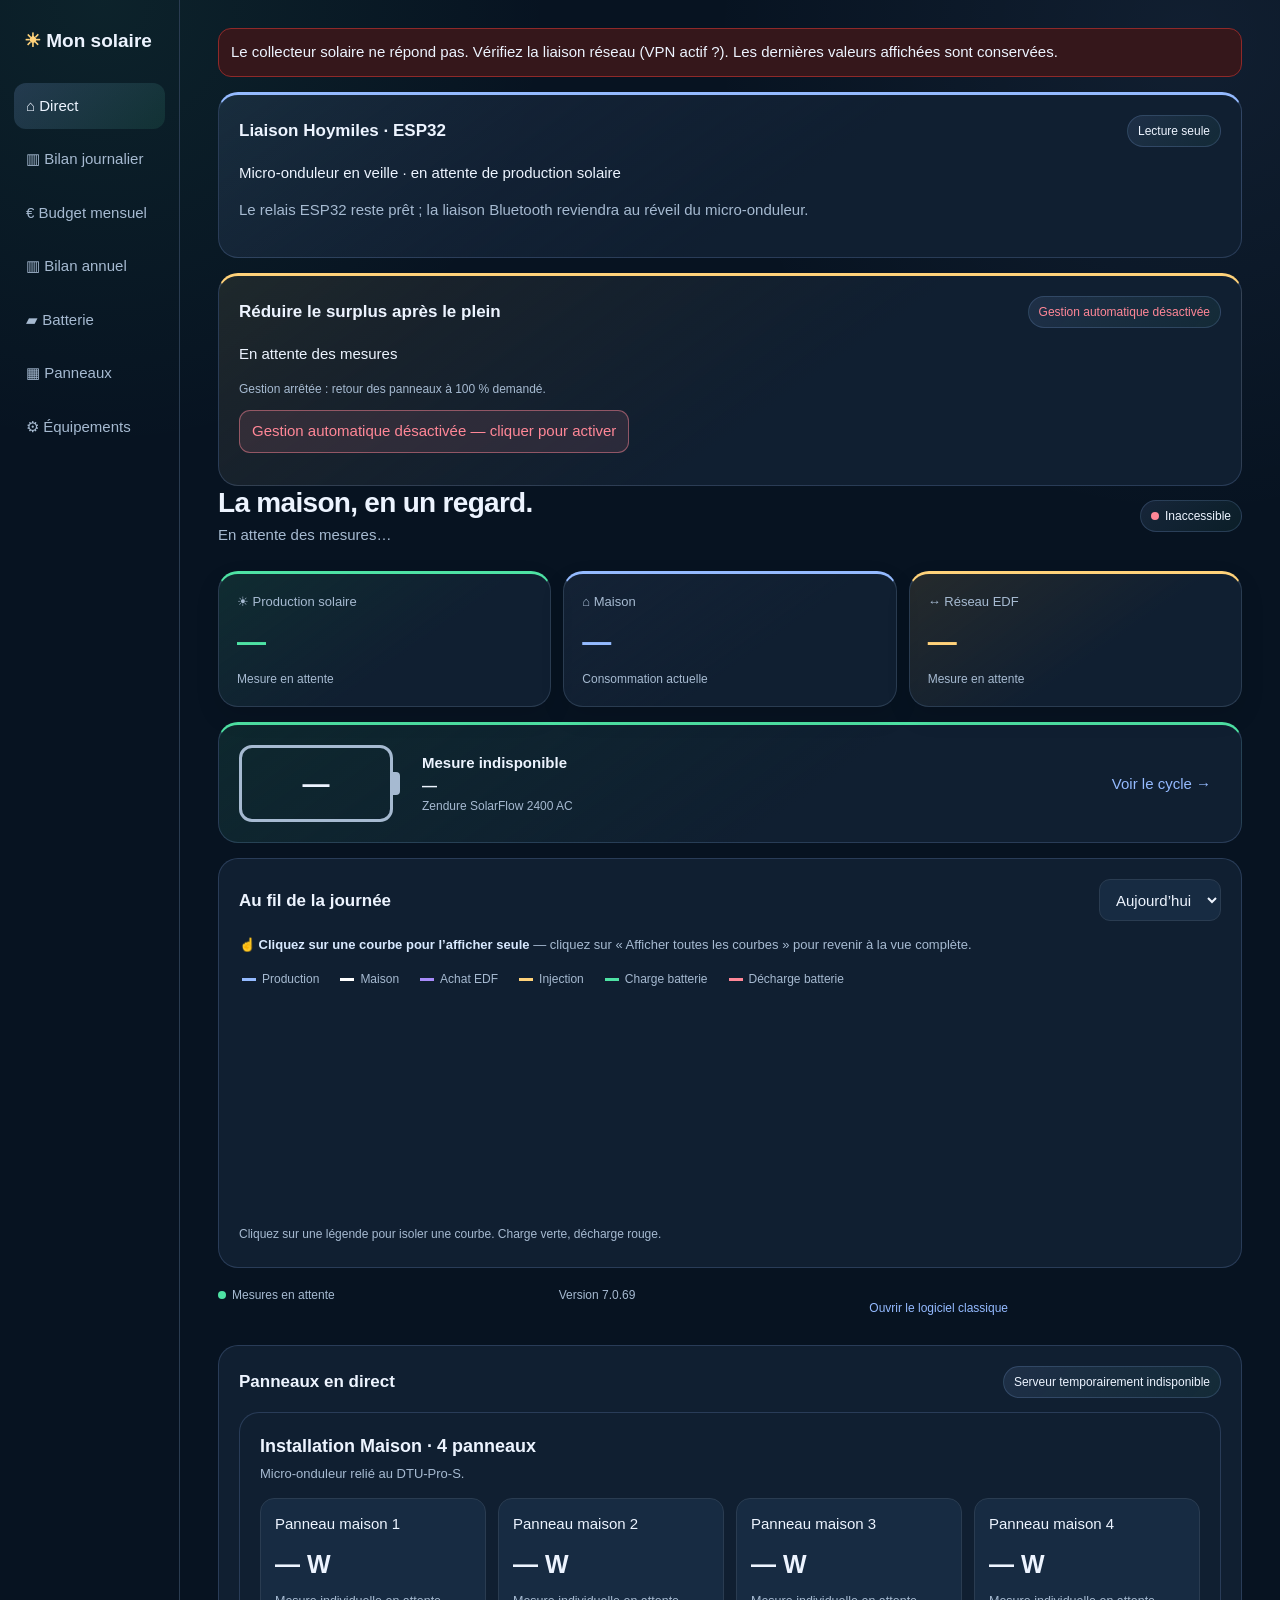
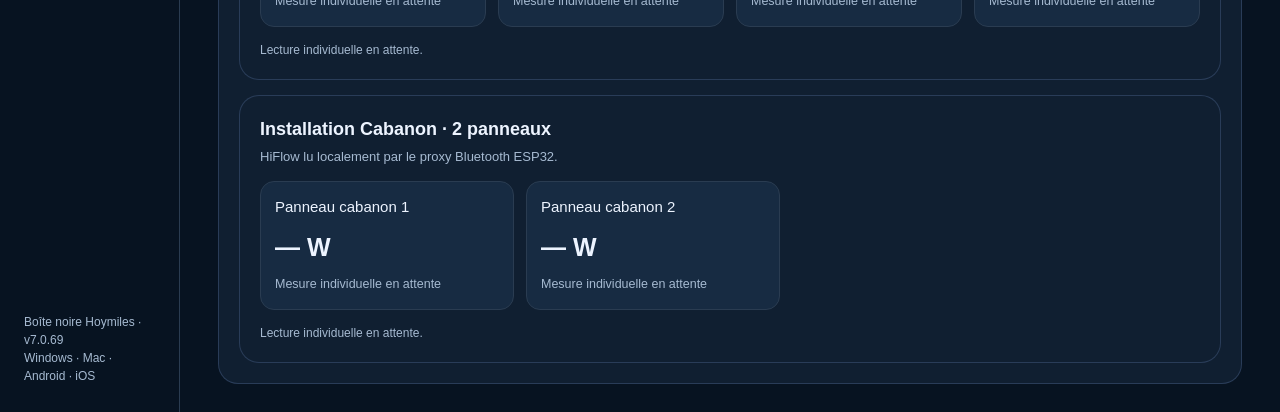
==== commit c131c5f5: "Renomme la vue bilan journalier" ====
--- a/dashboard_ui.html
+++ b/dashboard_ui.html
@@ -73,7 +73,7 @@
   <div class="brand"><span>☀</span> Mon solaire</div>
   <nav class="nav" role="tablist" aria-label="Navigation principale">
    <button role="tab" aria-selected="true" data-view="direct">⌂ Direct</button>
-   <button role="tab" aria-selected="false" data-view="bilans">▥ Bilans</button>
+   <button role="tab" aria-selected="false" data-view="bilans">▥ Bilan journalier</button>
    <button role="tab" aria-selected="false" data-view="budget">€ Budget mensuel</button>
    <button role="tab" aria-selected="false" data-view="annual">▥ Bilan annuel</button>
    <button role="tab" aria-selected="false" data-view="battery">▰ Batterie</button>
@@ -193,7 +193,7 @@
 function chartPointer(e){if(!chartModel)return;const rect=$('chart').getBoundingClientRect(),vx=(e.clientX-rect.left)*chartModel.w/rect.width,ratio=Math.max(0,Math.min(1,(vx-42)/(chartModel.w-54)));showChartCursor(Math.round(ratio*(chartModel.history.length-1)))}
 $('chart').addEventListener('pointermove',chartPointer);$('chart').addEventListener('pointerdown',chartPointer);$('chart').addEventListener('pointerleave',()=>{const g=$('chart-cursor');if(g)g.setAttribute('visibility','hidden')});$('chart').addEventListener('keydown',e=>{if(e.key==='ArrowLeft'||e.key==='ArrowRight'){e.preventDefault();showChartCursor(chartIndex+(e.key==='ArrowLeft'?-1:1))}});
 document.querySelectorAll('[data-chart-series]').forEach(button=>button.onclick=()=>setChartSeries(button.dataset.chartSeries));$('chart-reset').onclick=()=>setChartSeries(null);setChartSeries(null);
-function monitorNotice(d){const n=$('notice'),m=d.monitoring||{},cur=d.current||{},age=cur.timestamp?(Date.now()-new Date(cur.timestamp).getTime())/1000:Infinity;if(age<=180){n.hidden=true;return}n.hidden=false;n.className='notice bad';n.textContent=age===Infinity?'Aucune mesure reçue. Vérifiez que le logiciel fonctionne sur l’ordinateur de la maison.':`Mesures interrompues depuis ${Math.floor(age/60)} min. La cause exacte est inconnue ; vérifiez l’ordinateur, le logiciel et le réseau${m.computer?' sur '+m.computer:''}.`;}
+function monitorNotice(d){const n=$('notice'),m=d.monitoring||{},cur=d.current||{},ddsu=cur.ddsu||{},dtu=cur.dtu_generation||{},age=cur.timestamp?(Date.now()-new Date(cur.timestamp).getTime())/1000:Infinity;if(ddsu.state==='offline'){n.hidden=false;n.className='notice bad';n.textContent=ddsu.message||'ALERTE DDSU : mesure réseau absente. Limitation d’injection à vérifier.';return}if(dtu.state==='alert'){n.hidden=false;n.className='notice bad';n.textContent=dtu.message||'ALERTE DTU : production maison absente malgré une production solaire détectée.';return}if(age<=180){n.hidden=true;return}n.hidden=false;n.className='notice bad';n.textContent=age===Infinity?'Aucune mesure reçue. Vérifiez que le logiciel fonctionne sur l’ordinateur de la maison.':`Mesures interrompues depuis ${Math.floor(age/60)} min. La cause exacte est inconnue ; vérifiez l’ordinateur, le logiciel et le réseau${m.computer?' sur '+m.computer:''}.`;}
 function renderProxy(s){const p=s.hoymiles_proxy||{},fresh=p.timestamp&&Date.now()/1000-p.timestamp<=45,asleep=p.state!=="online"&&Number(s.production_w||0)<20;$("proxy-status").textContent=p.state==="disabled"?"Relais non activé dans la configuration":asleep?"Micro-onduleur en veille · en attente de production solaire":p.reason||"Lecture indisponible";$("proxy-values").textContent=p.state==="online"&&fresh?`Production : ${p.power_w??"—"} W · Limite lue : ${p.limit_pct??"—"} %`:asleep?"Le relais ESP32 reste prêt ; la liaison Bluetooth reviendra au réveil du micro-onduleur.":"Aucune mesure récente validée";}
 function renderSurplus(s,fresh){const p=s.surplus_simulation||{},active=p.commands_enabled===true,panels=Number.isInteger(p.controlled_panels)?p.controlled_panels:0,mode=$('control-mode'),button=$('control-toggle'),panelText=`${panels} panneau${panels===1?'':'x'}`,reason=String(p.reason||''),waiting=active&&(!fresh||p.write_hold===true||/attente|absentes|incohérentes|validation|liaison/i.test(reason)),label=!active?'Gestion automatique désactivée':waiting?`Gestion automatique en attente · ${panelText}`:`Gestion automatique active · ${panelText}`,stateClass=!active?'control-state-off':waiting?'control-state-warn':'control-state-active';mode.textContent=label;mode.classList.remove('control-state-active','control-state-warn','control-state-off');mode.classList.add(stateClass);button.dataset.enabled=String(active);button.classList.remove('control-state-active','control-state-warn','control-state-off');button.classList.add(stateClass);button.textContent=active?`${label} — cliquer pour désactiver`:'Gestion automatique désactivée — cliquer pour activer';$('surplus-reason').textContent=p.reason||'En attente des mesures';const countdown=$('control-countdown'),remaining=Number(p.hold_remaining_s);if(countdown){const show=waiting&&Number.isFinite(remaining)&&remaining>0;countdown.hidden=!show;if(show)$('control-countdown-value').textContent=remaining+' s';}$('surplus-target').textContent=Number.isFinite(p.hms1000_limit_pct)?`Consigne calculée HMS-1000 : ${p.hms1000_limit_pct} %`+(Number.isFinite(p.dtu_limit_pct)?` · DTU 2 000 W : ${p.dtu_limit_pct} %`: '')+(p.uncontrolled_surplus_w>30?` · Surplus des autres panneaux : ${Math.round(p.uncontrolled_surplus_w)} W`:""):'';$('control-note').textContent=active?`Régulation configurée pour ${panelText} : HMS 1 000 W et DTU 2 000 W.`+` HMS, panneaux 1–2 : ${Number.isFinite(s.hoymiles_proxy?.limit_pct)&&s.hoymiles_proxy.state==='online'&&Date.now()/1000-s.hoymiles_proxy.timestamp<=45?s.hoymiles_proxy.limit_pct+' / '+s.hoymiles_proxy.limit_pct+' % (limite commune lue)':'lecture en attente'}.`+(p.dtu?.port_limits_pct?` DTU, panneaux 3–6 : ${p.dtu.port_limits_pct.join(' / ')} %.`:' Lecture DTU en attente.'):'Gestion arrêtée : retour des panneaux à 100 % demandé.';}
 
@@ -218,7 +218,7 @@
  const hp=validNumber(r.hp_kwh),hc=validNumber(r.hc_kwh),production=validNumber(r.production_kwh),exported=validNumber(r.export_kwh),charge=validNumber(r.battery_charge_kwh),discharge=validNumber(r.battery_discharge_kwh),hpRate=Number(t.hp_eur_kwh),hcRate=Number(t.hc_eur_kwh),dailyFee=Number(t.abonnement_journalier_eur),hasRates=Number.isFinite(hpRate)&&hpRate>0&&Number.isFinite(hcRate)&&hcRate>0,hasImports=hp!==null&&hc!==null,start=annualDate(r.start),asOf=annualDate(r.as_of)||new Date(),totalKwh=hasImports?hp+hc:null,energyCost=hasImports&&hasRates?hp*hpRate+hc*hcRate:null,days=annualDayCountInclusive(start,asOf),subscription=days!==null&&Number.isFinite(dailyFee)&&dailyFee>=0?days*dailyFee:null,globalCost=energyCost!==null&&subscription!==null?energyCost+subscription:null;
  const refHp=validNumber(reference.hp_kwh),refHc=validNumber(reference.hc_kwh),refHpRate=validNumber(reference.hp_eur_kwh),refHcRate=validNumber(reference.hc_eur_kwh),refMonthly=validNumber(reference.subscription_monthly_eur),refStart=annualDate(reference.consumption_start),refEnd=annualDate(reference.end),refSubscriptionStart=annualDate(reference.subscription_start),hasReferenceEnergy=refHp!==null&&refHc!==null&&refHpRate!==null&&refHpRate>0&&refHcRate!==null&&refHcRate>0,referenceEnergy=hasReferenceEnergy?refHp*refHpRate+refHc*refHcRate:null,referenceDays=annualDayCountInclusive(refSubscriptionStart,refEnd),referenceSubscription=referenceDays!==null&&refMonthly!==null&&refMonthly>=0?refMonthly*12*referenceDays/annualDaysInYear(refSubscriptionStart):null,referenceGlobal=referenceEnergy!==null&&referenceSubscription!==null?referenceEnergy+referenceSubscription:null,batterySaving=discharge!==null?discharge*BATTERY_AVERAGE_TARIFF_EUR_KWH:null,saving=referenceGlobal!==null&&globalCost!==null&&batterySaving!==null?referenceGlobal-globalCost+batterySaving:null;
  const batteryCoverage=r.battery_start&&r.battery_end?` Relevés batterie du ${annualDateLabel(annualDate(r.battery_start))} au ${annualDateLabel(annualDate(r.battery_end))}.`:'';
- $('budget-year-date').textContent=start?`Du ${annualDateLabel(start)} au ${r.as_of?annualDateLabel(asOf):"aujourd’hui"} · relevés réels saisis`:'Relevés annuels à renseigner dans la configuration';
+ const automaticFrom=annualDate(r.automatic_from);$('budget-year-date').textContent=start?`Du ${annualDateLabel(start)} au ${r.as_of?annualDateLabel(asOf):"aujourd’hui"} · ${automaticFrom?`relevés réels + mesures Raspberry depuis le ${annualDateLabel(automaticFrom)}`:'relevés réels saisis'}`:'Relevés annuels à renseigner dans la configuration';
  $('budget-year-export-label').textContent=start?`Total injecté vers EDF depuis le ${annualDateLabel(start)}`:'Total injecté vers EDF';
  $('budget-year-consumption').textContent=fmtK(totalKwh);$('budget-year-production').textContent=fmtK(production);$('budget-year-export').textContent=fmtK(exported);$('budget-year-hp').textContent=fmtK(hp);$('budget-year-hc').textContent=fmtK(hc);$('budget-year-total').textContent=fmtE(energyCost);$('budget-year-subscription').textContent=fmtE(subscription);$('budget-year-global-cost').textContent=fmtE(globalCost);$('budget-year-charge').textContent=fmtK(charge);$('budget-year-discharge').textContent=fmtK(discharge);$('budget-year-battery-saving').textContent=fmtE(batterySaving);$('budget-year-saving').textContent=fmtE(saving);
  $('budget-year-note').textContent=hasRates&&hasImports?`Période actuelle : coût énergie ${fmtE(energyCost)}, abonnement ${fmtE(subscription)} et coût global ${fmtE(globalCost)}.${referenceGlobal!==null?` Référence 2025 : ${fmtE(referenceEnergy)} d’énergie + ${fmtE(referenceSubscription)} d’abonnement (${referenceDays} jours du ${annualDateLabel(refSubscriptionStart)} au ${annualDateLabel(refEnd)}) = ${fmtE(referenceGlobal)}. Batterie restituée : ${fmtE(batterySaving)} à ${BATTERY_AVERAGE_TARIFF_EUR_KWH.toLocaleString('fr-FR',{minimumFractionDigits:2})} €/kWh. Économie réelle totale : ${fmtE(saving)}.`:' Renseignez les relevés de référence 2025 pour calculer l’économie réelle.'}${batteryCoverage}`:'Les relevés annuels et les tarifs HP / HC doivent être renseignés pour calculer le coût global.';
@@ -337,7 +337,9 @@
   try{
    const response=await fetch('/api/status',{cache:'no-store'});if(!response.ok)throw Error('api');
    const current=(await response.json()).current||{},dtu=((current.surplus_simulation||{}).dtu||{}),proxy=current.hoymiles_proxy||{},now=Date.now()/1000;
-   const houseFresh=dtu.state==='online'&&Number(dtu.timestamp)>0&&now-Number(dtu.timestamp)<70;
+   // Les mesures détaillées du DTU suivent volontairement sa cadence de cinq
+   // minutes ; elles restent visibles jusqu'au prochain relevé validé.
+   const houseFresh=dtu.state==='online'&&Number(dtu.timestamp)>0&&now-Number(dtu.timestamp)<345;
    const cabanonFresh=proxy.state==='online'&&Number(proxy.timestamp)>0&&now-Number(proxy.timestamp)<70;
    const houseReady=draw('panel-house',houseFresh?dtu.panels:[],4,'Panneau maison');
    const individualProxyPanels=Array.isArray(proxy.panels)&&proxy.panels.length?proxy.panels:[];
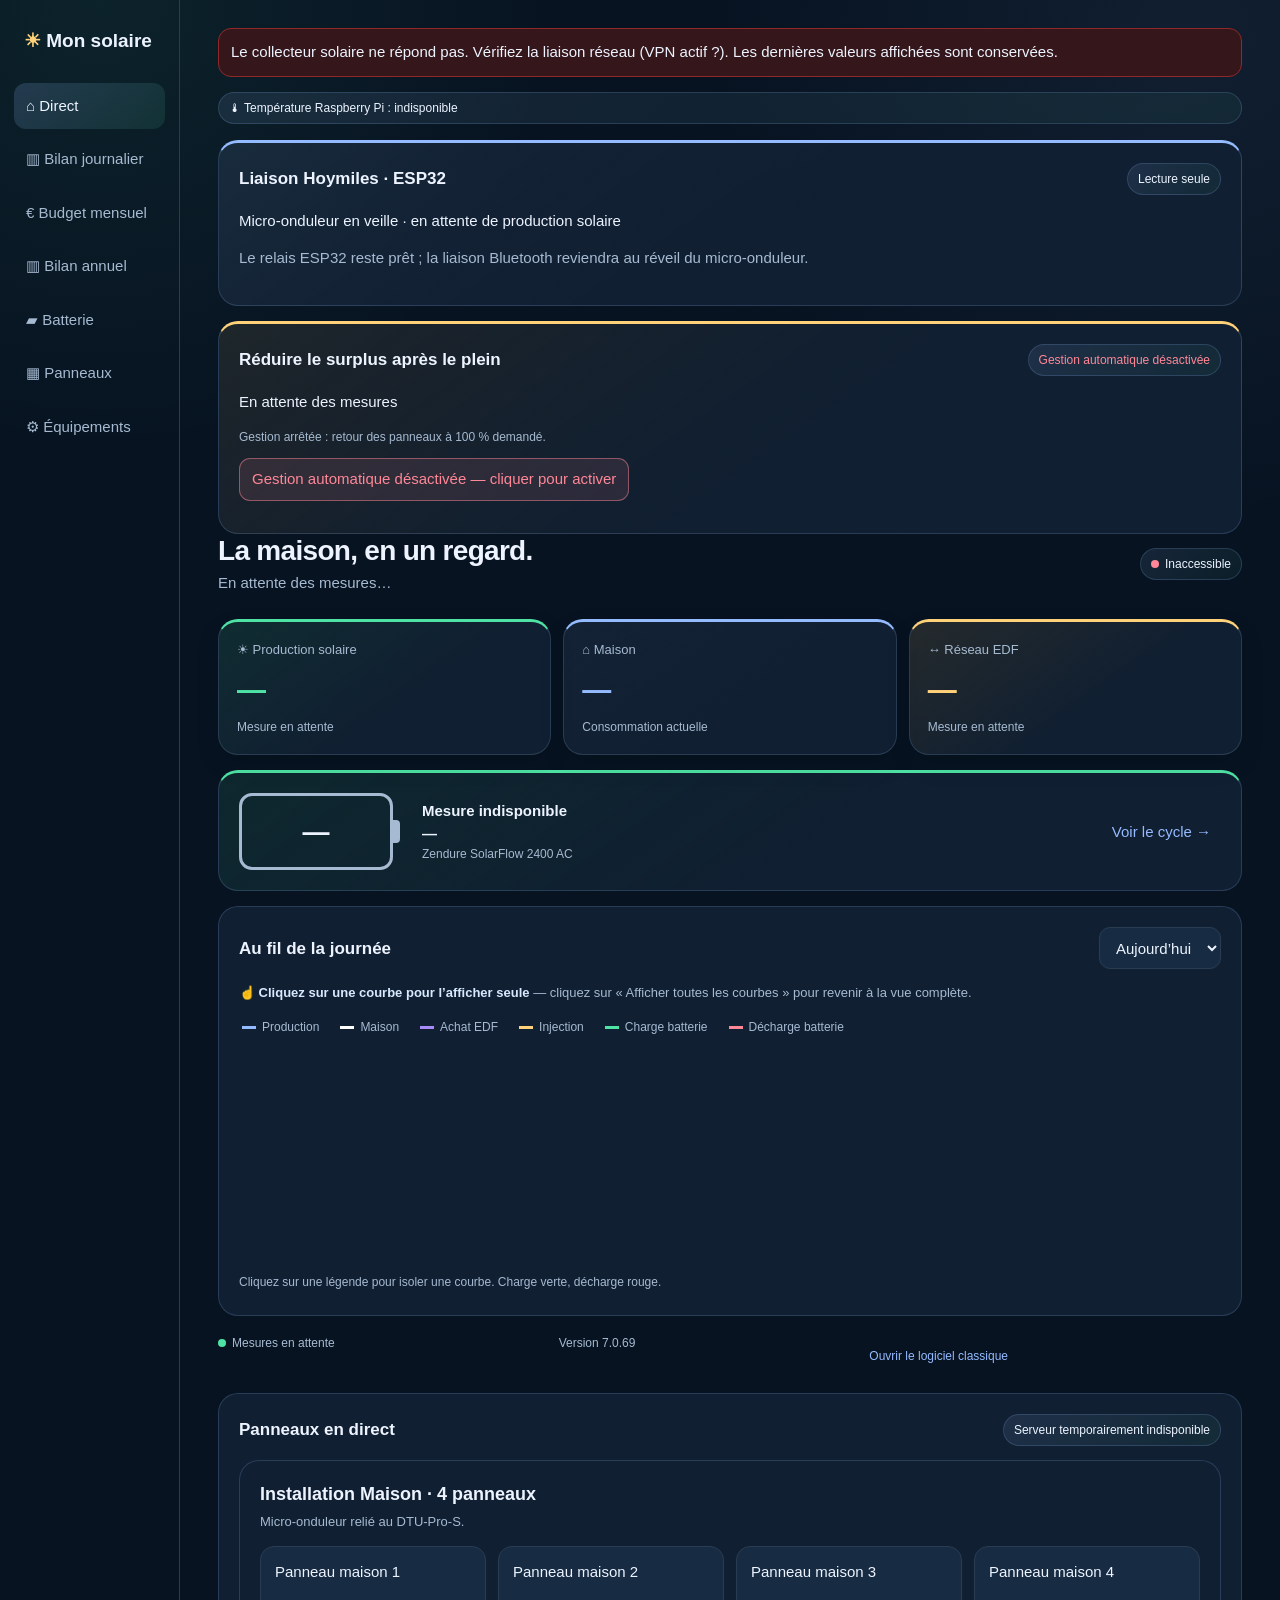
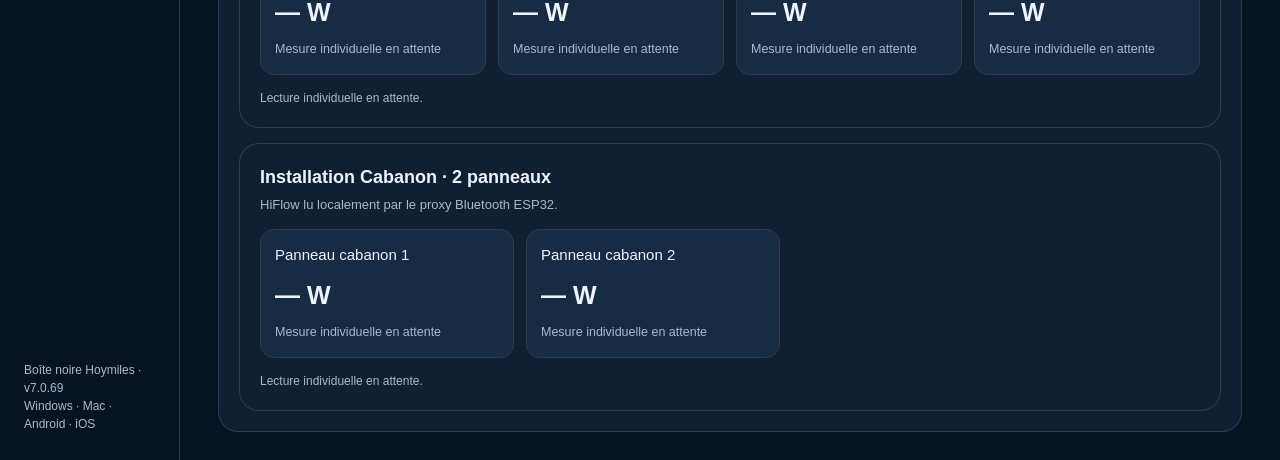
==== commit 55b45f2d: "Affiche température Raspberry et fin de décharge" ====
--- a/dashboard_ui.html
+++ b/dashboard_ui.html
@@ -84,6 +84,7 @@
  </aside>
  <main class="content">
   <div id="notice" class="notice" hidden></div>
+  <div class="pill" style="margin-bottom:16px" id="raspberry-temperature">🌡 Température Raspberry Pi : en attente…</div>
   <section id="view-direct">
    <article class="panel"><div class="panel-head"><h2>Liaison Hoymiles · ESP32</h2><span class="pill">Lecture seule</span></div><p id="proxy-status">En attente du relais</p><p id="proxy-values" class="muted"></p></article>
    <article class="panel" aria-live="polite"><div class="panel-head"><h2>Réduire le surplus après le plein</h2><span class="pill" id="control-mode">Pilotage désactivé</span></div><p id="surplus-reason">En attente des mesures…</p><div class="control-countdown" id="control-countdown" hidden><div class="dtu-stability-icon" aria-hidden="true"><b>DTU Pro-S</b><div class="dtu-leds"><i></i><i></i><i></i><i></i></div></div><div><span id="control-countdown-value">120 s</span><small>DTU Pro-S · reprise automatique après contrôle des mesures</small></div></div><p class="muted" id="surplus-target"></p><p class="small muted"><span id="control-note">Gestion solaire en cours de démarrage.</span></p><button id="control-toggle" class="button" onclick="toggleControl()">Activer la gestion solaire</button><p class="small muted" id="control-message" role="status"></p></article>
@@ -202,7 +203,7 @@
 const renderSurplusBase=renderSurplus;
 renderSurplus=function(s,fresh){const p=s.surplus_simulation||{},total=Number(p.managed_panels),native=Number(p.native_panels);if(Number.isInteger(total)&&total>0){s={...s,surplus_simulation:{...p,controlled_panels:total}}}renderSurplusBase(s,fresh);if(native>0){$('control-note').textContent+=' Les '+native+' autres panneaux restent régulés nativement par le DDSU Hoymiles.'}}
 function renderStatus(d){state.status=d;const s=d.current||{},age=s.timestamp?Math.max(0,(Date.now()-new Date(s.timestamp).getTime())/1000):Infinity,fresh=age<=90;$('live-date').textContent=s.timestamp?`Dernière mesure le ${new Date(s.timestamp).toLocaleString('fr-FR')}`:'En attente des mesures…';$('live-state').textContent=fresh?'En direct':age<=180?'Retard':'Anciennes';$('live-dot').style.background=fresh?'var(--green)':age<=180?'var(--gold)':'var(--red)';$('live-pv').innerHTML=fmtW(s.production_w);$('live-home').innerHTML=fmtW(s.consumption_w);$('live-home-note').textContent=Number.isFinite(s.consumption_w)?'Consommation actuelle':s.production_source==='Production totale incomplète'?'Nouveau 1 kW non mesuré · activer Shelly production 2':'Mesures nécessaires indisponibles';$('live-pv-source').textContent=s.production_source||'Mesure en attente';const exp=s.export_w||0,imp=s.import_w||0,out=exp>1;$('live-grid-title').textContent=out?'↗ Envoyé à EDF':'↙ Acheté à EDF';$('live-grid').innerHTML=fmtW(out?exp:imp);$('live-grid-note').textContent=s.grid_source||'Mesure réseau locale';const q={complete:'Mesures disponibles',backup:'DTU absente · secours Shelly',partial:'Mesures partielles',missing:'Mesures absentes'};$('quality').innerHTML=`<span class="dot" style="background:${s.quality==='complete'?'var(--green)':'var(--gold)'}"></span>${q[s.quality]||'Mesures en attente'}`;renderProxy(s);renderSurplus(s,age<=90);battery(s);if(cycleRows.length)renderCycle();if($('chart-period').value==='today'){state.chartHistory=d.history||[];draw(state.chartHistory)}monitorNotice(d);}
-async function refresh(){try{const r=await fetch('/api/status',{cache:'no-store',signal:AbortSignal.timeout(8000)});if(!r.ok)throw Error();renderStatus(await r.json())}catch(e){renderProxy({});renderSurplus({},false);$('live-state').textContent='Inaccessible';$('live-dot').style.background='var(--red)';$('notice').hidden=false;$('notice').className='notice bad';$('notice').textContent='Le collecteur solaire ne répond pas. Vérifiez la liaison réseau (VPN actif ?). Les dernières valeurs affichées sont conservées.'}}
+async function refresh(){try{const r=await fetch('/api/status',{cache:'no-store',signal:AbortSignal.timeout(8000)});if(!r.ok)throw Error();const data=await r.json(), t=data.raspberry_temperature_c;$('raspberry-temperature').textContent='🌡 Température Raspberry Pi : '+(Number.isFinite(t)?t.toLocaleString('fr-FR',{maximumFractionDigits:1})+' °C':'indisponible');renderStatus(data)}catch(e){$('raspberry-temperature').textContent='🌡 Température Raspberry Pi : indisponible';renderProxy({});renderSurplus({},false);$('live-state').textContent='Inaccessible';$('live-dot').style.background='var(--red)';$('notice').hidden=false;$('notice').className='notice bad';$('notice').textContent='Le collecteur solaire ne répond pas. Vérifiez la liaison réseau (VPN actif ?). Les dernières valeurs affichées sont conservées.'}}
 function renderReport(d){state.report=d;const from=new Date(d.from_time),to=new Date(d.to_time);$('report-date').textContent=`Du ${from.toLocaleString('fr-FR')} au ${to.toLocaleString('fr-FR')}`;$('report-production').textContent=fmtK(d.production_kwh);$('report-export').textContent=fmtK(d.export_kwh);$('report-import').textContent=fmtK(d.billing&&d.billing.import_kwh);$('report-energy-cost').textContent=fmtE(d.energy_cost);$('report-subscription').textContent=fmtE(d.subscription);$('report-total').textContent=fmtE(d.total_cost);$('report-charge').textContent=fmtK(d.battery_charge_kwh);$('report-discharge').textContent=fmtK(d.battery_discharge_kwh);$('production-note').textContent=d.production_complete?'Total des installations mesurées':'Production partielle ou source unique';$('report-source').textContent=`Ces kWh sont calculés à partir des puissances mesurées entre le ${from.toLocaleString('fr-FR')} et le ${to.toLocaleString('fr-FR')}. Ils ne représentent pas la différence de pourcentage de la batterie : une décharge commencée la veille est répartie entre les deux jours, et les pauses ou trous de mesure sont exclus.`;draw(d.history||[]);}
 async function loadReport(){const period=document.querySelector('.report-period').value;try{const r=await fetch('/api/report?period='+encodeURIComponent(period),{cache:'no-store'});if(!r.ok)throw Error();renderReport(await r.json());$('report-export').href='/report.csv?period='+encodeURIComponent(period)}catch(e){$('report-date').textContent='Bilan indisponible pour le moment.'}}
 function budgetRate(rate,cost){return Number.isFinite(rate)?`${rate.toLocaleString('fr-FR',{minimumFractionDigits:4,maximumFractionDigits:4})} €/kWh${Number.isFinite(cost)?` · ${fmtE(cost)}`:''}`:'Tarif non renseigné'}
@@ -229,6 +230,8 @@
 function cycleText(r){return r&&r.display?r.display.map(x=>x||'—'):null}
 let cycleRows=[];
 function renderCycle(){const row=cycleRows.find(x=>x.date===$('cycle-select').value),v=cycleText(row);if(!v){$('cycle-label').textContent='Aucun cycle';return}const noFull=!row.full_at,rechargeDate=row.recharge_at?new Date(row.recharge_at*1000).toLocaleDateString('fr-FR'):'—',dayStart=new Date(row.date+'T00:00:00').getTime()/1000,alreadyDischarging=noFull&&Number(row.discharge_at)>=dayStart&&Number(row.discharge_at)<=dayStart+300,current=(state.status||{}).current||{},liveCharge=Number(current.battery_ac_charge_w??current.battery_charge_w),liveCharging=row.ongoing&&!row.recharge_at&&Number.isFinite(liveCharge)&&liveCharge>20;$('cycle-label').textContent=liveCharging?'Bilan en cours · recharge active':row.ongoing?(noFull?'Bilan en cours · sans plein':'Cycle en cours'):(noFull?'Bilan journalier':'Cycle enregistré');$('cycle-day').textContent=v[0];$('cycle-full').textContent=noFull?'—':v[1];$('cycle-surplus').textContent=noFull?'Non applicable sans plein':v[2];$('cycle-end').textContent=v[3];$('cycle-discharge').textContent=alreadyDischarging?'Dès minuit':v[4];$('cycle-discharge-note').textContent=alreadyDischarging?'Déjà en décharge au premier relevé du jour':'Le solaire ne couvre plus la maison';$('cycle-duration').textContent=v[5];$('cycle-recharge').textContent=liveCharging?'En cours':v[6];$('cycle-recharge-day').textContent=liveCharging?`${Math.round(liveCharge)} W mesurés maintenant`:rechargeDate;$('cycle-duration-label').innerHTML=(row.recharge_at?'Décharge cumulée':'Temps en décharge en cours')+'<small>Pauses et trous exclus</small>';$('cycle-explanation').textContent=liveCharging?`La batterie n’a pas atteint 100 %. Recharge en cours mesurée à ${Math.round(liveCharge)} W ; l’heure de début sera ajoutée après confirmation continue. Le surplus après plein ne s’applique pas.`:noFull?'La batterie n’a pas atteint 100 %. Les périodes de charge et de décharge réellement mesurées restent affichées ; le surplus après plein ne s’applique pas.':v[7]&&v[7]!=='—'?v[7]:'';}
+const dischargeEndStep=document.createElement('div');dischargeEndStep.className='step';dischargeEndStep.innerHTML='<span>Fin de décharge batterie</span><b id="cycle-discharge-end">—</b><span>Arrêt confirmé après 2 min</span>';$('cycle-discharge').parentElement.after(dischargeEndStep);
+const renderCycleBase=renderCycle;renderCycle=function(){renderCycleBase();const row=cycleRows.find(x=>x.date===$('cycle-select').value),t=row&&row.discharge_end_at,c=(state.status||{}).current||{},fresh=Number.isFinite(c.battery_timestamp)&&Date.now()/1000-c.battery_timestamp<=45,discharging=row&&row.ongoing&&!row.recharge_at&&fresh&&Number.isFinite(c.battery_ac_discharge_w)&&Number.isFinite(c.battery_ac_charge_w)&&c.battery_ac_discharge_w-c.battery_ac_charge_w>20;$('cycle-discharge-end').textContent=t?new Date(t*1000).toLocaleString('fr-FR',{day:'2-digit',month:'2-digit',hour:'2-digit',minute:'2-digit'}):row&&row.discharge_at?'En attente':'—';$('cycle-duration-label').innerHTML=(discharging?'Temps en décharge en cours':'Temps de décharge cumulé')+'<small>Pauses et trous exclus</small>'};
 async function loadCycles(){try{const r=await fetch('/api/battery-full',{cache:'no-store',signal:AbortSignal.timeout(15000)});if(!r.ok)throw Error();const d=await r.json(),selected=$('cycle-select').value;cycleRows=d.days||[];$('cycle-select').innerHTML=cycleRows.map(x=>`<option value="${escapeText(x.date)}">${escapeText(x.date)}${x.ongoing?' · aujourd’hui':''}</option>`).join('');if(cycleRows.some(x=>x.date===selected))$('cycle-select').value=selected;renderCycle();$('cycle-history').textContent=cycleRows.slice(0,14).map(x=>{const v=cycleText(x);return `${v[0]} · plein : ${v[1]} · surplus : ${v[2]} · fin solaire : ${v[3]} · décharge : ${v[4]} (${v[5]}) · recharge : ${v[6]}`}).join('\n')}catch(e){$('cycle-label').textContent='Historique indisponible'}}
 $('cycle-select').onchange=renderCycle;
 async function loadBatteryTotals(){try{const r=await fetch('/api/report?period=today',{cache:'no-store',signal:AbortSignal.timeout(15000)});if(!r.ok)throw Error();const d=await r.json();$('battery-charge-today').textContent=fmtK(d.battery_charge_kwh);$('battery-discharge-today').textContent=fmtK(d.battery_discharge_kwh);$('battery-totals-state').textContent='Énergie intégrée à partir des mesures enregistrées aujourd’hui.'}catch(e){$('battery-charge-today').textContent=$('battery-discharge-today').textContent='—';$('battery-totals-state').textContent='Bilan batterie momentanément indisponible.'}}
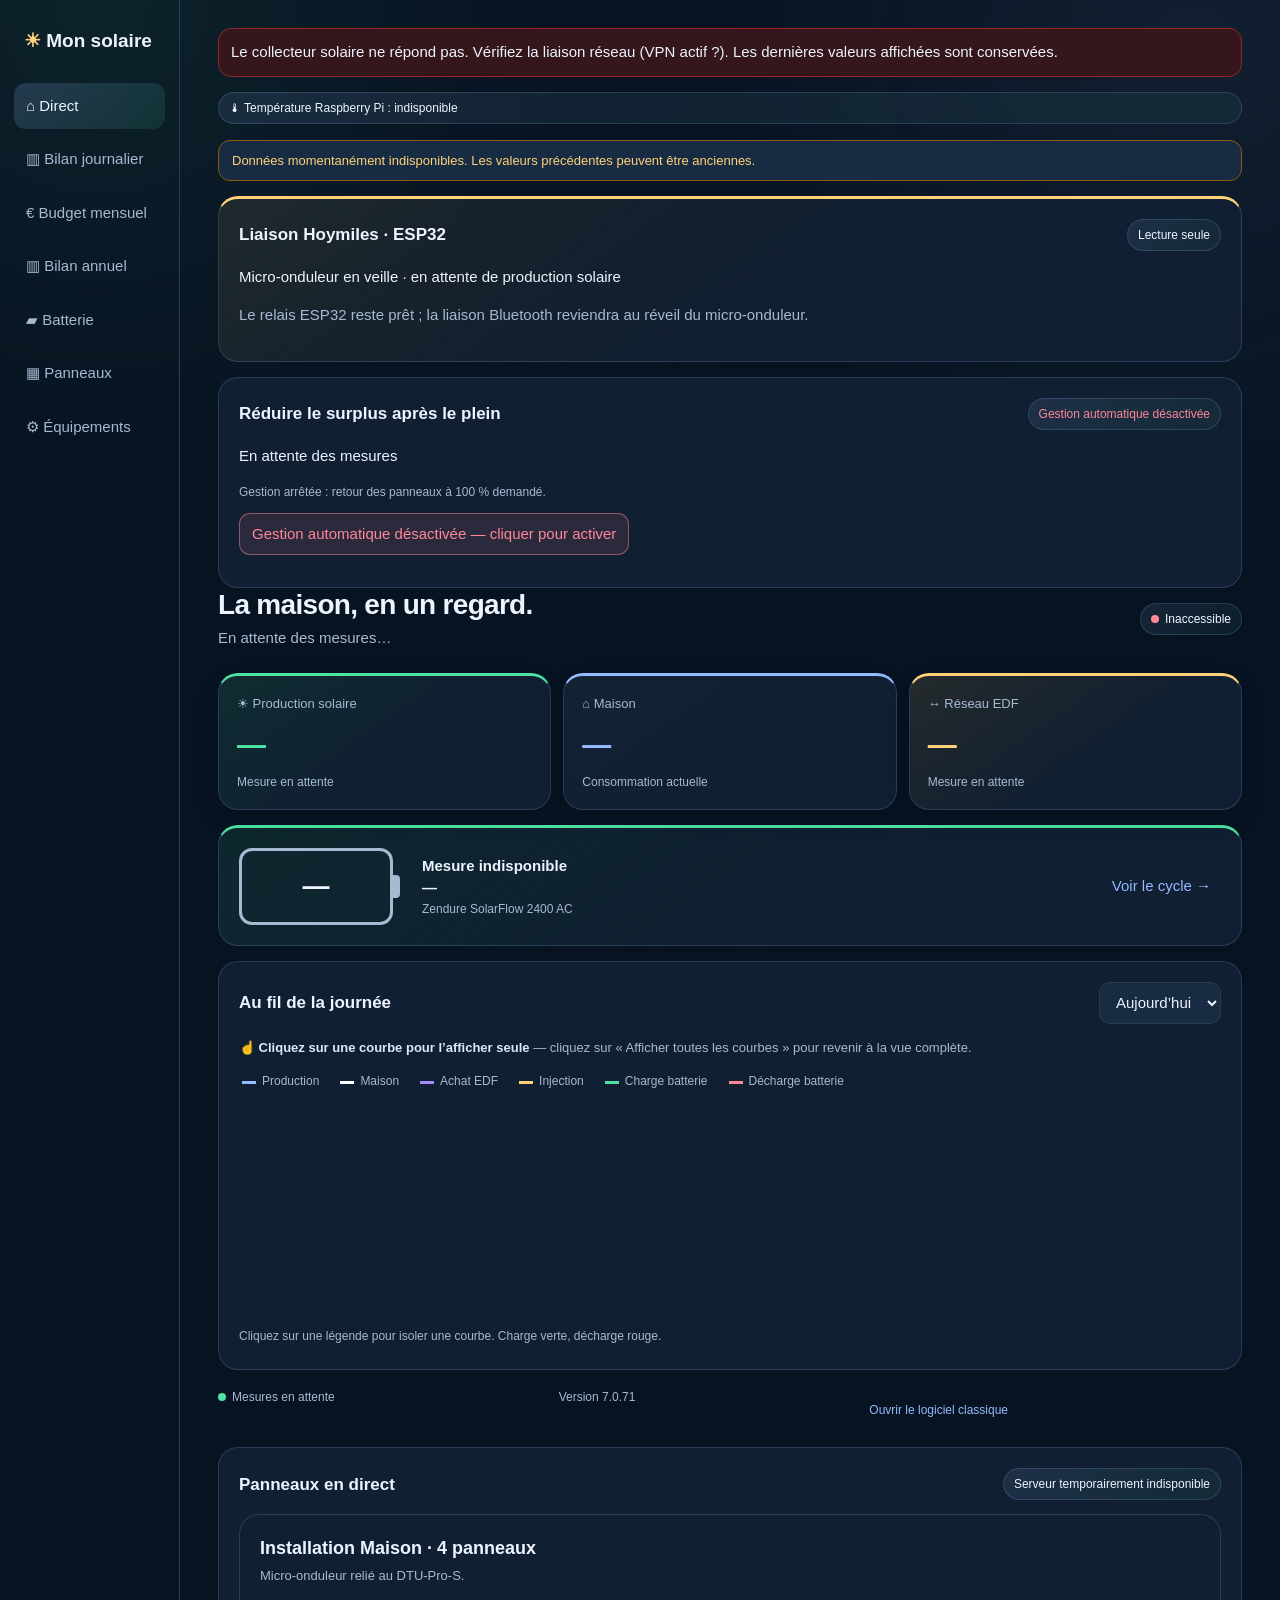
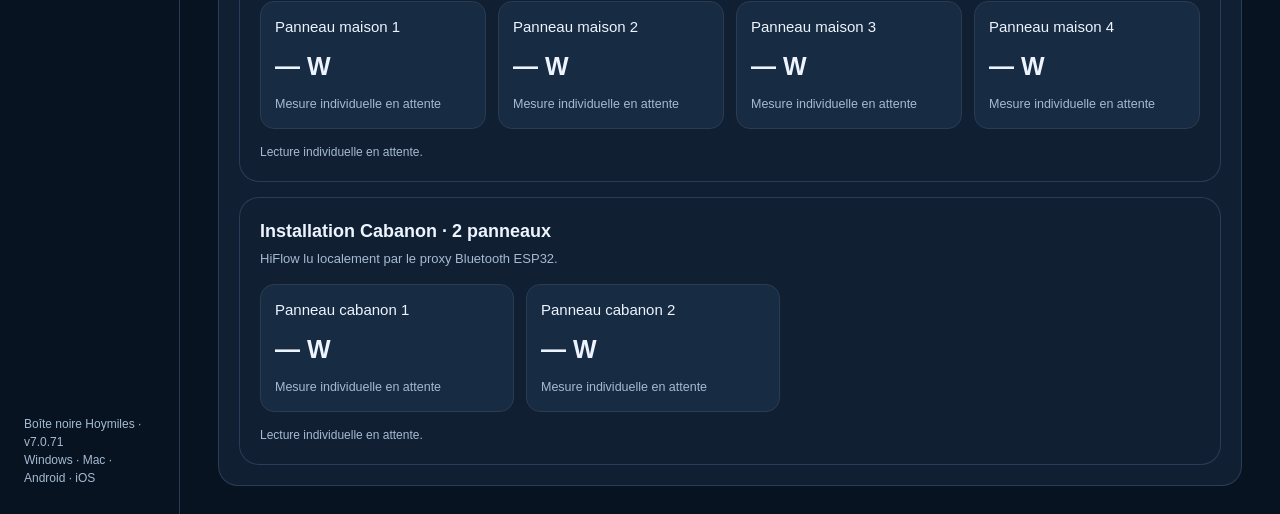
==== commit 915b2c9d: "Indique le chargement et les interruptions du tableau" ====
--- a/dashboard_ui.html
+++ b/dashboard_ui.html
@@ -16,6 +16,9 @@
 *{box-sizing:border-box}html,body{margin:0;min-height:100%;background:var(--bg);color:var(--text);font:15px/1.5 -apple-system,BlinkMacSystemFont,"Segoe UI",sans-serif}button,select,a,input{font:inherit}button{color:inherit;cursor:pointer}[hidden]{display:none!important}.shell{min-height:100vh;display:grid;grid-template-columns:180px minmax(0,1fr)}.side{border-right:1px solid var(--line);padding:27px 14px;display:flex;flex-direction:column;gap:27px}.brand{font-size:19px;font-weight:700;padding:0 10px}.brand span{color:var(--gold)}.nav{display:flex;flex-direction:column;gap:7px}.nav button{border:0;background:transparent;text-align:left;border-radius:12px;padding:12px;color:var(--muted);min-height:46px}.nav button[aria-selected=true]{background:var(--raised);color:var(--text)}.side-note{margin-top:auto;padding:0 10px;color:var(--muted);font-size:12px}.content{padding:28px;max-width:1080px;width:100%;margin:auto;min-width:0}.heading{display:flex;align-items:center;justify-content:space-between;gap:12px;margin-bottom:24px}.heading h1{font-size:28px;line-height:1.2;letter-spacing:-.7px;margin:0 0 5px}.muted{color:var(--muted)}.small{font-size:12px}.pill{font-size:12px;padding:6px 10px;border-radius:20px;background:var(--raised);white-space:nowrap}.metrics{display:grid;grid-template-columns:repeat(3,minmax(0,1fr));gap:12px}.tile,.panel{background:var(--panel);border:1px solid var(--line);border-radius:var(--radius)}.tile{padding:18px}.caption{color:var(--muted);font-size:13px;margin-bottom:13px}.number{font-size:29px;font-weight:700;letter-spacing:-.8px;line-height:1.25;font-variant-numeric:tabular-nums}.number span{font-size:14px;font-weight:400;color:var(--muted);margin-left:5px}.meta{font-size:12px;color:var(--muted);margin-top:10px}.panel{padding:20px;margin-top:15px}.panel-head{display:flex;align-items:center;justify-content:space-between;gap:12px;flex-wrap:wrap;margin-bottom:14px}.panel h2{font-size:17px;margin:0}.battery-row{display:flex;align-items:center;justify-content:space-between;gap:22px}.battery-side{display:flex;align-items:center;gap:22px}.battery{--battery:var(--muted);position:relative;width:154px;height:77px;border:3px solid var(--battery);border-radius:13px;padding:5px;margin-right:7px;flex:none}.battery:after{content:"";position:absolute;right:-10px;top:24px;width:7px;height:23px;border-radius:0 4px 4px 0;background:var(--battery)}.battery-fill{height:100%;width:0;background:var(--battery);border-radius:6px;opacity:.32}.battery-value{position:absolute;inset:0;display:grid;place-items:center;font-size:27px;font-weight:700}.battery-state{color:var(--battery);font-weight:650}.link{border:0;background:transparent;color:var(--blue);padding:10px;min-height:44px}.chart{display:block;width:100%;height:230px}.legend{display:flex;gap:15px;flex-wrap:wrap;color:var(--muted);font-size:12px}.legend i{display:inline-block;width:14px;height:3px;background:var(--c);margin-right:6px;vertical-align:middle}.chart-detail{min-height:22px;font-size:12px;color:var(--muted)}.split{display:grid;grid-template-columns:1fr 1fr;gap:15px}.split .panel{margin-top:0}.balance{display:flex;align-items:baseline;justify-content:space-between;gap:12px;padding:14px 0;border-bottom:1px solid var(--line)}.balance:last-child{border:0}.balance strong{font-size:20px;white-space:nowrap}.balance small{display:block;color:var(--muted);font-size:12px}.cycle{display:grid;grid-template-columns:repeat(4,minmax(0,1fr));margin:20px 0}.step{padding-left:15px;border-left:2px solid var(--line)}.step:first-child{border-color:var(--green)}.step b{display:block;font-size:20px;margin:6px 0}.step span{font-size:12px;color:var(--muted)}.device{display:flex;align-items:center;gap:13px;padding:17px 0;border-bottom:1px solid var(--line)}.device:last-child{border:0}.device-icon{font-size:22px;width:30px;text-align:center}.device-info{flex:1;min-width:0}.device-info h3{margin:0;font-size:15px}.device-info p{margin:3px 0 0;color:var(--muted);font-size:12px}.device .pill.ok{color:var(--green)}.device .pill.off{color:var(--red)}.device-form{display:grid;grid-template-columns:minmax(0,1fr) minmax(160px,260px);gap:10px 16px;align-items:center;padding:14px 0;border-bottom:1px solid var(--line)}.device-form label{font-weight:650}.device-form small{display:block;color:var(--muted);font-weight:400}.device-form input[type=text]{width:100%;color:var(--text);background:var(--raised);border:1px solid var(--line);border-radius:9px;padding:9px}.device-form input[type=checkbox]{width:18px;height:18px;margin-right:8px;vertical-align:middle}.option-row{display:flex;gap:18px;flex-wrap:wrap;padding:15px 0}.notice{border:1px solid #8a5b08;background:#35280d;border-radius:13px;padding:12px;margin-bottom:15px}.notice.bad{border-color:#8f2929;background:#35171b}.select,.button{color:var(--text);background:var(--raised);border:1px solid var(--line);border-radius:11px;padding:9px 12px;min-height:42px}.actions{display:flex;gap:10px;flex-wrap:wrap;margin-top:16px}.status{min-height:20px;margin-top:10px;color:var(--muted);font-size:12px}.footer{display:flex;justify-content:space-between;gap:12px;flex-wrap:wrap;margin-top:18px;color:var(--muted);font-size:12px}.dot{display:inline-block;width:8px;height:8px;border-radius:50%;background:var(--green);margin-right:6px}
 @media(max-width:780px){.shell{grid-template-columns:132px minmax(0,1fr)}.content{padding:22px 17px}.metrics{grid-template-columns:1fr 1fr}.metrics .tile:last-child{grid-column:1/-1}.split{grid-template-columns:1fr}.cycle{grid-template-columns:1fr 1fr;gap:20px}.battery-row{flex-wrap:wrap}}
 @media(max-width:560px){.shell{display:flex;flex-direction:column}.side{order:2;position:sticky;bottom:0;z-index:5;border:0;border-top:1px solid var(--line);padding:8px 5px;background:rgba(7,19,33,.97)}.brand,.side-note{display:none}.nav{flex-direction:row;gap:0}.nav button{flex:1;text-align:center;padding:9px 3px;font-size:12px}.content{padding:22px 15px 28px}.heading h1{font-size:25px}.metrics{gap:9px}.tile{padding:14px 12px}.number{font-size:26px}.panel{padding:16px}.battery{width:120px;height:67px}.battery:after{top:18px}.battery-side{gap:16px}.device{flex-wrap:wrap}.device>.pill{margin-left:43px}.chart{height:210px}}
+@media(max-width:560px){.side{padding:4px 5px max(4px,env(safe-area-inset-bottom))}.nav{display:grid;grid-template-columns:repeat(4,minmax(0,1fr));gap:2px}.nav button{min-width:0;min-height:44px;line-height:1.15;white-space:normal;overflow-wrap:anywhere;font-size:11px;padding:5px 2px}.content{padding-bottom:24px}}
+@media(max-width:560px){.device-form{grid-template-columns:minmax(0,1fr);gap:6px;padding:10px 0}.device-form label{min-width:0;line-height:1.3}.device-form small{margin:3px 0 0 26px}.device-form input[type=text]{min-width:0;width:100%;padding:8px}.option-row{gap:10px;padding:10px 0}}
+@media(max-width:560px){.device{display:grid;grid-template-columns:28px minmax(0,1fr);gap:3px 10px;align-items:start;padding:12px 0}.device-icon{width:auto;grid-row:1 / 3}.device-info{min-width:0;width:100%;overflow-wrap:anywhere}.device>.pill{grid-column:2;margin:2px 0 0;justify-self:start;white-space:normal}.balance{gap:8px;padding:10px 0}.balance>div{min-width:0;overflow-wrap:break-word}.balance strong{font-size:17px}.annual-summary-panel .balance strong{font-size:17px}.cycle{gap:14px}.step{min-width:0;overflow-wrap:break-word}}
 .button[aria-pressed=true]{border-color:var(--green);background:#153d34}.control-state-active{color:var(--green);border-color:#2a765d;background:#153d34}.control-state-warn{color:var(--gold);border-color:#8a5b08;background:#35280d}.control-state-off{color:var(--red);border-color:#8f2929;background:#35171b}.button:disabled{cursor:not-allowed;opacity:.48}
 .control-countdown{display:flex;align-items:center;gap:18px;margin:14px 0;padding:14px 18px;border:1px solid #8a5b08;border-radius:14px;background:#35280d;color:var(--gold);font-weight:700;font-variant-numeric:tabular-nums}.control-countdown span{font-size:31px}.control-countdown small{display:block;color:var(--muted);font-weight:400}.dtu-stability-icon{position:relative;width:132px;height:70px;flex:0 0 132px;border:3px solid var(--gold);border-radius:12px;background:#14273b;box-shadow:inset 0 0 0 1px rgba(255,209,123,.18)}.dtu-stability-icon:after{content:"";position:absolute;right:-14px;top:24px;width:10px;height:18px;border:3px solid var(--gold);border-left:0;border-radius:0 6px 6px 0}.dtu-stability-icon b{position:absolute;left:13px;top:11px;font-size:12px;letter-spacing:.9px}.dtu-leds{position:absolute;left:15px;right:15px;bottom:13px;display:flex;justify-content:space-between}.dtu-leds i{width:11px;height:7px;border-radius:5px;background:#6e7c8a;animation:dtu-pulse 1.35s ease-in-out infinite}.dtu-leds i:nth-child(1){animation-delay:0s}.dtu-leds i:nth-child(2){animation-delay:.18s}.dtu-leds i:nth-child(3){animation-delay:.36s}.dtu-leds i:nth-child(4){animation-delay:.54s}@keyframes dtu-pulse{0%,100%{background:#6e7c8a;box-shadow:none}45%{background:var(--green);box-shadow:0 0 10px rgba(72,218,154,.8)}}
 .chart{touch-action:pan-y}.chart:focus{outline:1px solid var(--blue);outline-offset:3px}.chart-cursor text{font-size:11px;font-weight:650;paint-order:stroke;stroke:var(--panel);stroke-width:3px;stroke-linejoin:round}
@@ -66,6 +69,7 @@
 #view-devices>.panel:nth-of-type(2){border-top:3px solid var(--gold);background:linear-gradient(145deg,rgba(255,210,122,.08),var(--panel) 58%)}
 #view-devices>.panel:nth-of-type(3){border-top:3px solid var(--violet);background:linear-gradient(145deg,rgba(183,154,255,.09),var(--panel) 58%)}
 .pill{border:1px solid rgba(148,186,255,.18);background:linear-gradient(135deg,rgba(148,186,255,.11),rgba(78,226,164,.06))}
+.load-state{display:flex;align-items:center;gap:9px;margin:0 0 14px;padding:10px 13px;border:1px solid var(--line);border-radius:12px;background:var(--raised);color:var(--muted);font-size:13px}.load-state.error{border-color:#8a5b08;color:var(--gold)}.load-spinner{width:16px;height:16px;flex:none;border:2px solid rgba(148,186,255,.3);border-top-color:var(--blue);border-radius:50%;animation:load-spin .8s linear infinite}@keyframes load-spin{to{transform:rotate(360deg)}}@media(prefers-reduced-motion:reduce){.load-spinner{animation:none}}
 </style></head>
 <body>
 <div class="shell">
@@ -80,7 +84,7 @@
    <button role="tab" aria-selected="false" type="button" id="open-panels">▦ Panneaux</button>
    <button role="tab" aria-selected="false" data-view="devices">⚙ Équipements</button>
   </nav>
-  <div class="side-note">Boîte noire Hoymiles · v7.0.69<br>Windows · Mac · Android · iOS</div>
+  <div class="side-note">Boîte noire Hoymiles · v7.0.71<br>Windows · Mac · Android · iOS</div>
  </aside>
  <main class="content">
   <div id="notice" class="notice" hidden></div>
@@ -96,7 +100,7 @@
    </div>
    <article class="panel" id="battery-summary"><div class="battery-row"><div class="battery-side"><div class="battery"><div class="battery-fill"></div><div class="battery-value">—</div></div><div><div class="battery-state">Mesure indisponible</div><strong id="battery-power">—</strong><div class="muted small">Zendure SolarFlow 2400 AC</div></div></div><button class="link" data-go="battery">Voir le cycle →</button></div></article>
    <article class="panel"><div class="panel-head"><h2>Au fil de la journée</h2><select class="select" id="chart-period"><option value="today">Aujourd’hui</option><option value="yesterday">Hier</option></select></div><p class="chart-hint">☝ Cliquez sur une courbe pour l’afficher seule <span>— cliquez sur « Afficher toutes les courbes » pour revenir à la vue complète.</span></p><div class="legend" aria-label="Choisir une courbe"><button type="button" data-chart-series="production"><i style="--c:var(--blue)"></i>Production</button><button type="button" data-chart-series="house"><i style="--c:#fff"></i>Maison</button><button type="button" data-chart-series="import"><i style="--c:#a78bfa"></i>Achat EDF</button><button type="button" data-chart-series="export"><i style="--c:var(--gold)"></i>Injection</button><button type="button" data-chart-series="charge"><i style="--c:var(--green)"></i>Charge batterie</button><button type="button" data-chart-series="discharge"><i style="--c:var(--red)"></i>Décharge batterie</button><button type="button" class="button chart-reset" id="chart-reset" hidden>Afficher toutes les courbes</button></div><svg class="chart" id="chart" role="img" tabindex="0" aria-label="Courbes de puissance. Déplacez le curseur pour lire les valeurs."></svg><div class="chart-detail" id="chart-detail">Cliquez sur une légende pour isoler une courbe. Charge verte, décharge rouge.</div></article>
-   <footer class="footer"><span id="quality"><span class="dot"></span>Mesures en attente</span><span>Version 7.0.69</span><button id="open-classic" class="link" type="button">Ouvrir le logiciel classique</button><span id="classic-message" class="small"></span></footer>
+   <footer class="footer"><span id="quality"><span class="dot"></span>Mesures en attente</span><span>Version 7.0.71</span><button id="open-classic" class="link" type="button">Ouvrir le logiciel classique</button><span id="classic-message" class="small"></span></footer>
    <article class="panel panels-live" id="panneaux"><div class="panel-head"><h2>Panneaux en direct</h2><span class="pill" id="panel-live-status">Actualisation en attente</span></div><div class="panel-groups"><section class="panel-group"><h2>Installation Maison · 4 panneaux</h2><p>Micro-onduleur relié au DTU-Pro-S.</p><div class="panel-grid" id="panel-house"></div><div class="panel-live-note" id="panel-house-note">Lecture individuelle en attente.</div></section><section class="panel-group"><h2>Installation Cabanon · 2 panneaux</h2><p>HiFlow lu localement par le proxy Bluetooth ESP32.</p><div class="panel-grid cabanon" id="panel-cabanon"></div><div class="panel-live-note" id="panel-cabanon-note">Lecture individuelle en attente.</div></section></div></article>
   </section>
   <section id="view-bilans" hidden>
@@ -150,11 +154,32 @@
    <article class="panel"><h2>Sources du suivi</h2><div id="device-list"></div></article>
    <article class="panel"><div class="panel-head"><h2>Réglages des équipements</h2><span class="pill">Enregistrer puis redémarrer le Raspberry</span></div><p class="small muted">Les mots de passe ne sont jamais affichés ni modifiables ici. Vérifiez une adresse avant d’enregistrer.</p><form id="equipment-form"><section id="settings-protection" style="background:var(--panel);border:1px solid var(--line);border-radius:var(--radius);padding:16px 20px;margin:16px 0"></section><div id="equipment-fields"></div><div class="option-row" id="clamp-fields"><p class="small muted">Réglages des pinces Shelly uniquement. Le Smart Meter Zendure est associé à la batterie : ce n’est pas un Shelly et il n’a aucune inversion à régler ici.</p><div id="clamp-unlock"></div><label><input type="checkbox" id="production-complete"> Toutes les lignes solaires sont mesurées par les Shelly</label><label><input type="checkbox" id="shelly-pv-reverse"> Inverser : pince A du Shelly Pro EM — départ solaire 1</label><label><input type="checkbox" id="shelly-grid-reverse"> Inverser : pince B du Shelly Pro EM — arrivée réseau EDF (achat ↔ injection)</label><label><input type="checkbox" id="shelly2-reverse"> Inverser : pince du Shelly EM Gen3 — départ solaire 2 / nouveaux panneaux</label></div><p class="small muted">Repère : A = premier départ solaire, B = câble venant du réseau EDF, Gen3 = second départ solaire. Vérifiez le circuit avant toute intervention. Ces cases corrigent seulement le sens d’affichage : ne déplacez pas une pince sous tension.</p><div class="actions"><button class="button" type="submit">Enregistrer les réglages</button></div><p class="status" id="equipment-message"></p></form></article>
    <article class="panel"><div class="panel-head"><h2 id="autostart-title">Démarrage automatique</h2><span class="pill" id="autostart-state">En attente</span></div><p class="muted" id="autostart-description">Lancer le suivi invisible à l’allumage de cet ordinateur.</p><div class="actions" id="autostart-actions"><button class="button" id="autostart-yes">Oui</button><button class="button" id="autostart-no">Non</button></div><p class="status" id="autostart-message">Le choix s’appliquera au prochain démarrage.</p></article>
+   <article class="panel" id="raspberry-reboot-panel" hidden><h2>Redémarrage manuel</h2><p class="small muted">Redémarre tout le Raspberry Pi ; le tableau sera temporairement indisponible.</p><label>Mot de passe de redémarrage <input id="reboot-password" type="password" autocomplete="current-password"></label><div class="actions"><button class="button" id="reboot-button" type="button">Redémarrer le Raspberry Pi</button></div><p class="status" id="reboot-message" role="status"></p></article>
    <p class="status">Les modifications prennent effet après le redémarrage du service du Raspberry.</p>
   </section>
  </main>
 </div>
 <script>
+// Les messages suivent les requêtes de la vue visible ; les valeurs déjà
+// affichées restent en place et ne sont jamais remplacées par des zéros.
+(()=>{
+ const originalFetch=window.fetch.bind(window), states=new Map(), sequence=new Map();
+ for(const view of ['direct','bilans','budget','annual','battery','devices']){
+  const section=document.getElementById('view-'+view), box=document.createElement('div');
+  box.className='load-state';box.hidden=true;box.setAttribute('role','status');box.setAttribute('aria-live','polite');section.prepend(box);states.set(view,box);
+ }
+ function show(view,message,busy){const box=states.get(view);box.replaceChildren();box.classList.toggle('error',!busy);if(busy){const spinner=document.createElement('span');spinner.className='load-spinner';spinner.setAttribute('aria-hidden','true');box.append(spinner)}box.append(document.createTextNode(message));box.hidden=false}
+ window.fetch=async function(input,options){
+  const url=typeof input==='string'?input:input.url||'', active=[...states.keys()].find(v=>!document.getElementById('view-'+v).hidden);
+  const match=(active==='direct'&&url.startsWith('/api/status'))||(active==='devices'&&url.startsWith('/api/settings'))||(active==='battery'&&url.startsWith('/api/battery-full'))||(['bilans','budget','annual'].includes(active)&&url.startsWith('/api/report?period='));
+  if(!match)return originalFetch(input,options);
+  const key=(sequence.get(active)||0)+1;sequence.set(active,key);
+  const timer=setTimeout(()=>{if(sequence.get(active)===key)show(active,'Chargement des données…',true)},450);
+  try{const response=await originalFetch(input,options);if(!response.ok)throw new Error('Réponse indisponible');if(sequence.get(active)===key)states.get(active).hidden=true;return response}
+  catch(error){if(sequence.get(active)===key)show(active,'Données momentanément indisponibles. Les valeurs précédentes peuvent être anciennes.',false);throw error}
+  finally{clearTimeout(timer)}
+ };
+})();
 const $=id=>document.getElementById(id), state={status:null,report:null,settings:null,chartHistory:null}, ACTION_TOKEN='__ACTION_TOKEN__';
 let chartModel=null,chartIndex=0,chartSeries=null;
 const chartSeriesKey={production:'Production',house:'Maison',import:'Achat EDF',export:'Injection',charge:'Charge batterie',discharge:'Décharge batterie'};
@@ -163,7 +188,7 @@
 const fmtK=v=>Number.isFinite(v)?`${v.toLocaleString('fr-FR',{minimumFractionDigits:2,maximumFractionDigits:2})} kWh`:'—';
 const fmtE=v=>Number.isFinite(v)?`${v.toLocaleString('fr-FR',{minimumFractionDigits:2,maximumFractionDigits:2})} €`:'—';
 const escapeText=s=>String(s??'').replace(/[&<>"']/g,c=>({'&':'&amp;','<':'&lt;','>':'&gt;','"':'&quot;',"'":'&#39;'}[c]));
-function navigate(view){document.querySelectorAll('[data-view]').forEach(b=>b.setAttribute('aria-selected',String(b.dataset.view===view)));['direct','bilans','budget','annual','battery','devices'].forEach(v=>$('view-'+v).hidden=v!==view);if(view==='bilans')loadReport();if(view==='budget')loadBudget();if(view==='annual')loadAnnualBudget();if(view==='battery'){loadCycles();loadBatteryTotals();}if(view==='devices')loadSettings();}
+function navigate(view){document.querySelectorAll('[data-view]').forEach(b=>b.setAttribute('aria-selected',String(b.dataset.view===view)));['direct','bilans','budget','annual','battery','devices'].forEach(v=>$('view-'+v).hidden=v!==view);window.scrollTo(0,0);if(view==='bilans')loadReport();if(view==='budget')loadBudget();if(view==='annual')loadAnnualBudget();if(view==='battery'){loadCycles();loadBatteryTotals();}if(view==='devices')loadSettings();}
 document.querySelectorAll('[data-view]').forEach(b=>b.onclick=()=>navigate(b.dataset.view));document.querySelectorAll('[data-go]').forEach(b=>b.onclick=()=>navigate(b.dataset.go));
 $('open-panels').onclick=()=>{navigate('direct');requestAnimationFrame(()=>$('panneaux').scrollIntoView({behavior:'smooth',block:'start'}));};
 function battery(s){const capacityKwh=5.76,valid=Number.isFinite(s.battery_soc_pct),net=(s.battery_charge_w||0)-(s.battery_discharge_w||0),color=!valid?'var(--muted)':net>20?'var(--green)':net< -20?'var(--red)':'var(--muted)',label=!valid?'Mesure indisponible':net>20?`En charge · ${Math.round(net)} W`:net< -20?`En décharge · ${Math.round(-net)} W`:s.battery_soc_pct>=100?'Pleine · au repos':'Au repos',energy=valid?(s.battery_soc_pct*capacityKwh/100).toLocaleString('fr-FR',{minimumFractionDigits:2,maximumFractionDigits:2}):null,level=valid?`Niveau mesuré : ${Math.round(s.battery_soc_pct)} % · ≈ ${energy} / ${capacityKwh.toLocaleString('fr-FR',{minimumFractionDigits:2})} kWh`:'—';document.querySelectorAll('.battery').forEach(el=>{el.style.setProperty('--battery',color);el.querySelector('.battery-fill').style.width=valid?Math.max(0,Math.min(100,s.battery_soc_pct))+'%':'0';el.querySelector('.battery-value').textContent=valid?Math.round(s.battery_soc_pct)+' %':'—'});document.querySelectorAll('.battery-state').forEach(el=>el.textContent=label);$('battery-power').textContent=level;$('battery-power-full').textContent=level;const fresh=valid&&Number.isFinite(s.battery_timestamp)&&Date.now()/1000-s.battery_timestamp<=45;$('battery-charge-now').innerHTML=fmtW(fresh?s.battery_ac_charge_w:null);$('battery-discharge-now').innerHTML=fmtW(fresh?s.battery_ac_discharge_w:null);$('battery-measured-at').textContent=fresh?'Mesure du '+new Date(s.battery_timestamp*1000).toLocaleTimeString('fr-FR'):'Mesure batterie absente ou ancienne';$('battery-summary').hidden=!s.battery_enabled;}
@@ -237,9 +262,11 @@
 async function loadBatteryTotals(){try{const r=await fetch('/api/report?period=today',{cache:'no-store',signal:AbortSignal.timeout(15000)});if(!r.ok)throw Error();const d=await r.json();$('battery-charge-today').textContent=fmtK(d.battery_charge_kwh);$('battery-discharge-today').textContent=fmtK(d.battery_discharge_kwh);$('battery-totals-state').textContent='Énergie intégrée à partir des mesures enregistrées aujourd’hui.'}catch(e){$('battery-charge-today').textContent=$('battery-discharge-today').textContent='—';$('battery-totals-state').textContent='Bilan batterie momentanément indisponible.'}}
 setInterval(()=>{if(!$('view-battery').hidden){loadCycles();loadBatteryTotals()}},30000);
 function deviceRow(icon,title,detail,status,health){const state=health===true?'ok':health==='warn'?'warn':'off';return `<div class="device"><div class="device-icon">${icon}</div><div class="device-info"><h3>${escapeText(title)}</h3><p>${escapeText(detail)}</p></div><span class="pill ${state}">${escapeText(status)}</span></div>`}
-function renderAutostart(s){const a=s.autostart||{},enabled=!!a.enabled,local=!!s.desktop_actions,title=$('autostart-title'),description=$('autostart-description'),actions=$('autostart-actions'),message=$('autostart-message');if(!local){title.textContent='Démarrage du Raspberry Pi';$('autostart-state').textContent='Automatique';description.textContent='Le suivi démarre automatiquement lorsque le Raspberry Pi redémarre.';actions.hidden=true;message.textContent='Aucun réglage à faire depuis ce tableau web.';return}title.textContent='Démarrage automatique';$('autostart-state').textContent=enabled?'Oui · '+(a.computer||'ordinateur'):'Non · '+(a.computer||'ordinateur');description.textContent='Lancer le suivi invisible à l’allumage de cet ordinateur.';actions.hidden=false;$('autostart-yes').setAttribute('aria-pressed',String(enabled));$('autostart-no').setAttribute('aria-pressed',String(!enabled));$('autostart-yes').disabled=$('autostart-no').disabled=false;message.textContent='Le choix s’appliquera au prochain démarrage. Le suivi actuel reste ouvert.'}
+function renderAutostart(s){const a=s.autostart||{},enabled=!!a.enabled,local=!!s.desktop_actions,title=$('autostart-title'),description=$('autostart-description'),actions=$('autostart-actions'),message=$('autostart-message');if(!local){title.textContent='Raspberry Pi';$('autostart-state').hidden=true;description.textContent='Après une coupure de courant, le Raspberry redémarre au retour de l’alimentation et le suivi se relance automatiquement si le service est activé.';actions.hidden=true;message.textContent='';return}$('autostart-state').hidden=false;title.textContent='Démarrage automatique';$('autostart-state').textContent=enabled?'Oui · '+(a.computer||'ordinateur'):'Non · '+(a.computer||'ordinateur');description.textContent='Lancer le suivi invisible à l’allumage de cet ordinateur.';actions.hidden=false;$('autostart-yes').setAttribute('aria-pressed',String(enabled));$('autostart-no').setAttribute('aria-pressed',String(!enabled));$('autostart-yes').disabled=$('autostart-no').disabled=false;message.textContent='Le choix s’appliquera au prochain démarrage. Le suivi actuel reste ouvert.'}
 async function setAutostart(enabled){const message=$('autostart-message');message.textContent='Enregistrement…';try{const r=await fetch('/api/action',{method:'POST',headers:{'Content-Type':'application/json','X-Action-Token':ACTION_TOKEN},body:JSON.stringify({action:'autostart',values:{enabled}})}),d=await r.json();if(!r.ok||d.error)throw Error(d.error||'Erreur');state.settings.autostart=d;renderAutostart(state.settings);message.textContent=(enabled?'Oui : le suivi démarrera automatiquement.':'Non : le suivi ne démarrera pas automatiquement.')+' Le changement prendra effet au prochain démarrage.'}catch(e){message.textContent='Impossible d’enregistrer ce choix : '+e.message}}
 $('autostart-yes').onclick=()=>setAutostart(true);$('autostart-no').onclick=()=>setAutostart(false);
+const renderAutostartBase=renderAutostart;renderAutostart=function(s){renderAutostartBase(s);$('raspberry-reboot-panel').hidden=!!s.desktop_actions;if(!s.desktop_actions){const status=s.raspberry_service_enabled;$('autostart-message').textContent=status===true?'Suivi automatique au démarrage : activé':status===false?'Suivi automatique au démarrage : non activé':'État du démarrage automatique : indisponible'}};
+$('reboot-button').onclick=async()=>{const password=$('reboot-password').value,message=$('reboot-message'),button=$('reboot-button');if(!password){message.textContent='Saisissez le mot de passe des réglages.';return}if(!confirm('Redémarrer tout le Raspberry Pi ? Le suivi sera temporairement interrompu.'))return;button.disabled=true;message.textContent='Demande de redémarrage…';try{const r=await fetch('/api/action',{method:'POST',headers:{'Content-Type':'application/json','X-Action-Token':ACTION_TOKEN},body:JSON.stringify({action:'raspberry_reboot',values:{password}})}),d=await r.json();if(!r.ok||d.error)throw Error(d.error||'Action refusée');message.textContent='Redémarrage demandé. Patientez puis rechargez la page.'}catch(e){message.textContent='Résultat non confirmé : '+e.message+' Vérifiez si le Raspberry redémarre.'}finally{$('reboot-password').value='';button.disabled=false}};
 async function openClassic(){const message=$('classic-message');message.textContent='Ouverture du logiciel classique…';$('open-classic').disabled=true;try{const r=await fetch('/api/action',{method:'POST',headers:{'Content-Type':'application/json','X-Action-Token':ACTION_TOKEN},body:JSON.stringify({action:'classic',values:{}})}),d=await r.json();if(!r.ok||d.error)throw Error(d.error||'Erreur');message.textContent='Le service web va laisser la place au logiciel classique.'}catch(e){message.textContent='Ouverture impossible : '+e.message;$('open-classic').disabled=false}}
 $('open-classic').onclick=openClassic;
 const editableDevices=[['linky','◉','Linky & Denky D4'],['shelly','▦','Shelly Pro EM — réseau et panneaux'],['battery','▰','Batterie Zendure 2400 AC + Smart Meter'],['shelly2','▦','Shelly EM Gen3 — production cabanon'],['tp_link','📶','Nano-routeur TP-Link — pont Ethernet DTU'],['tongou_relay','⏻','Tongou — relais de relance DTU'],['hoymiles_proxy','▣','ESP32 — proxy Bluetooth cabanon'],['esp_router','▣','ESP32 — routeur Wi-Fi Solaire cabanon']];
